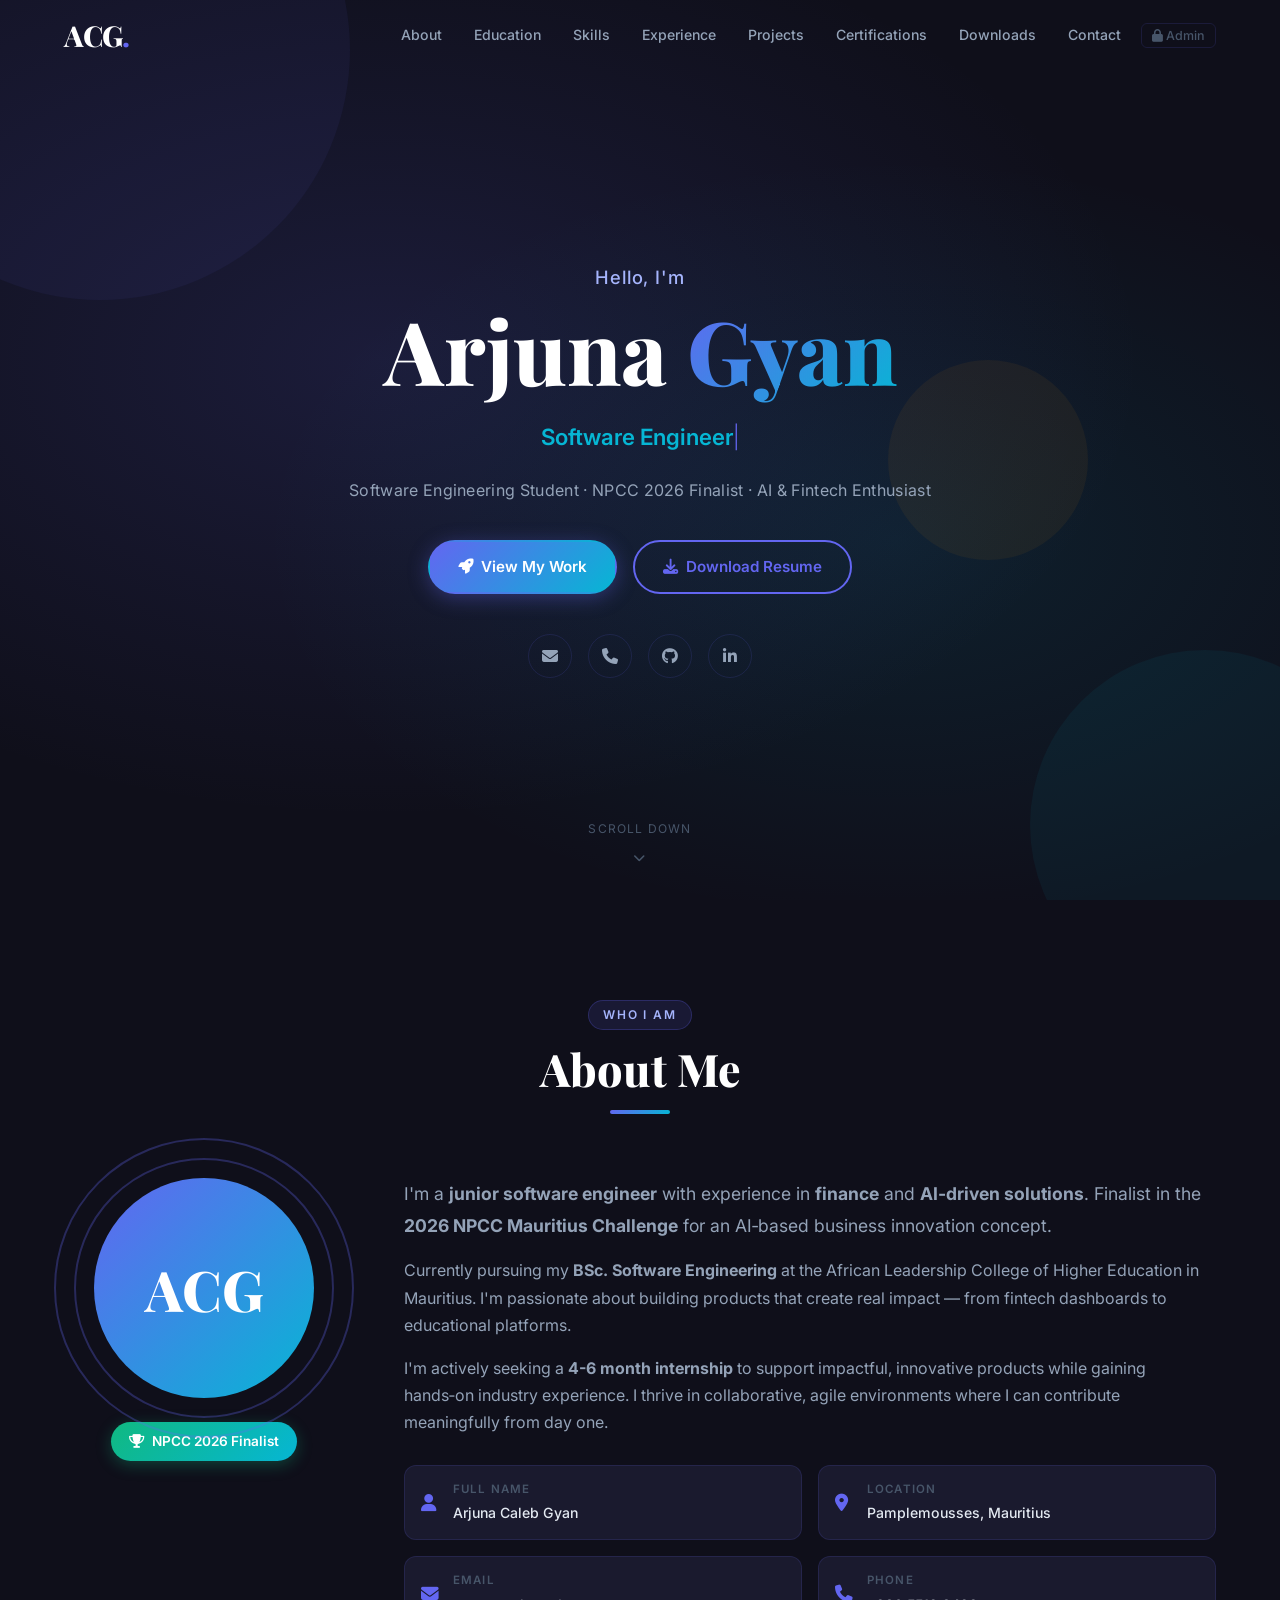
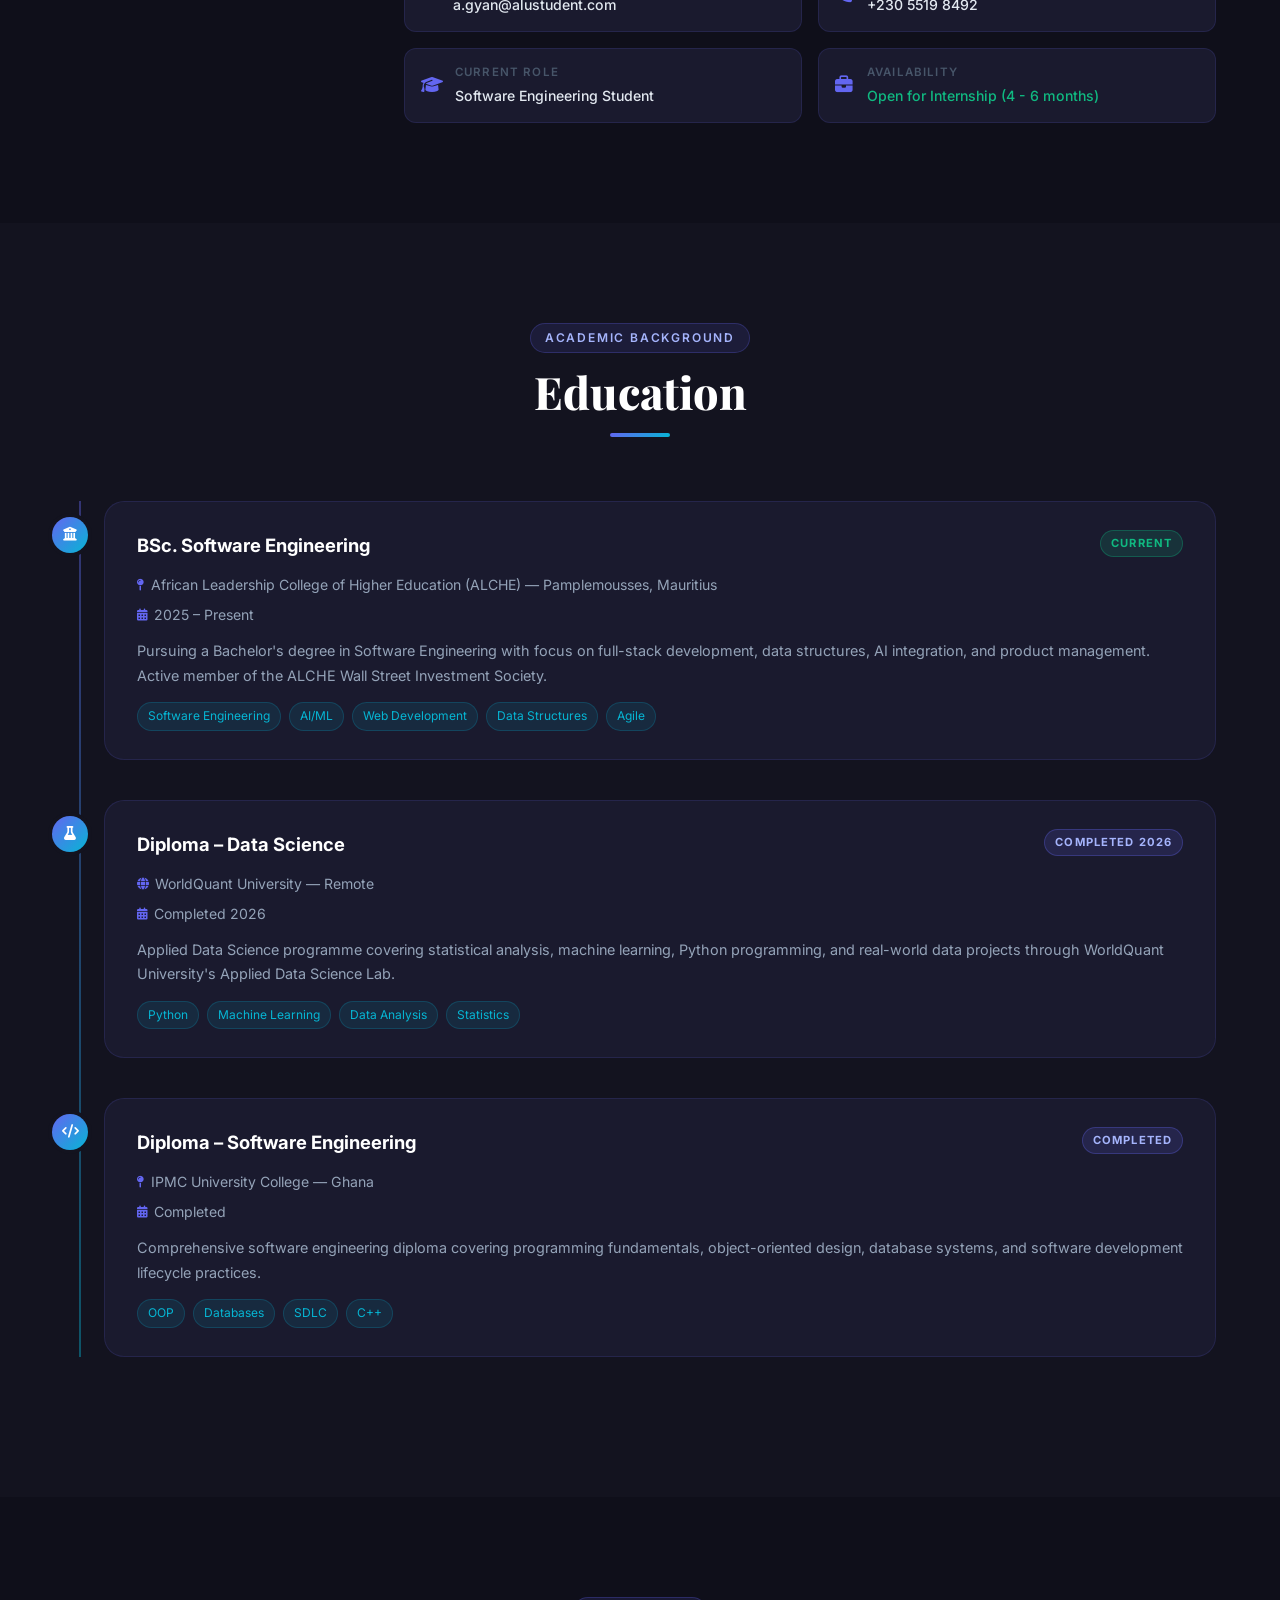
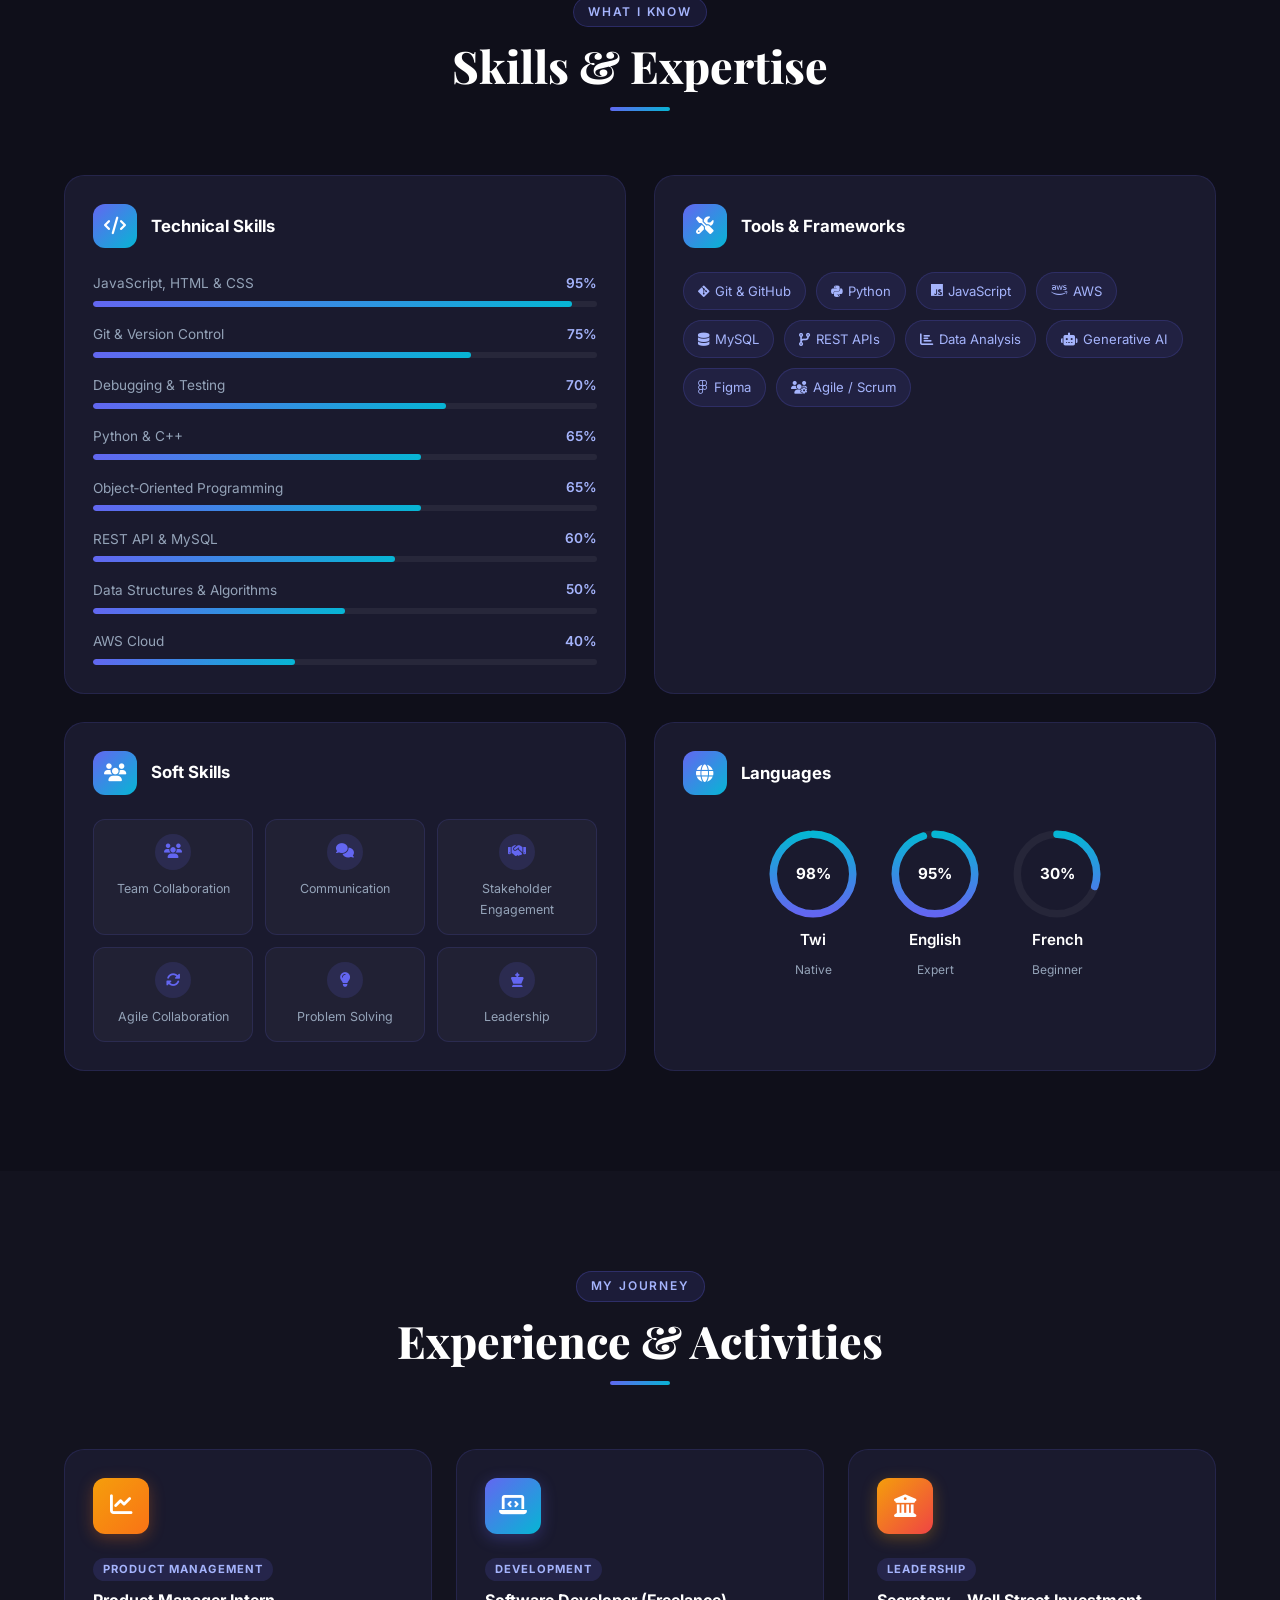
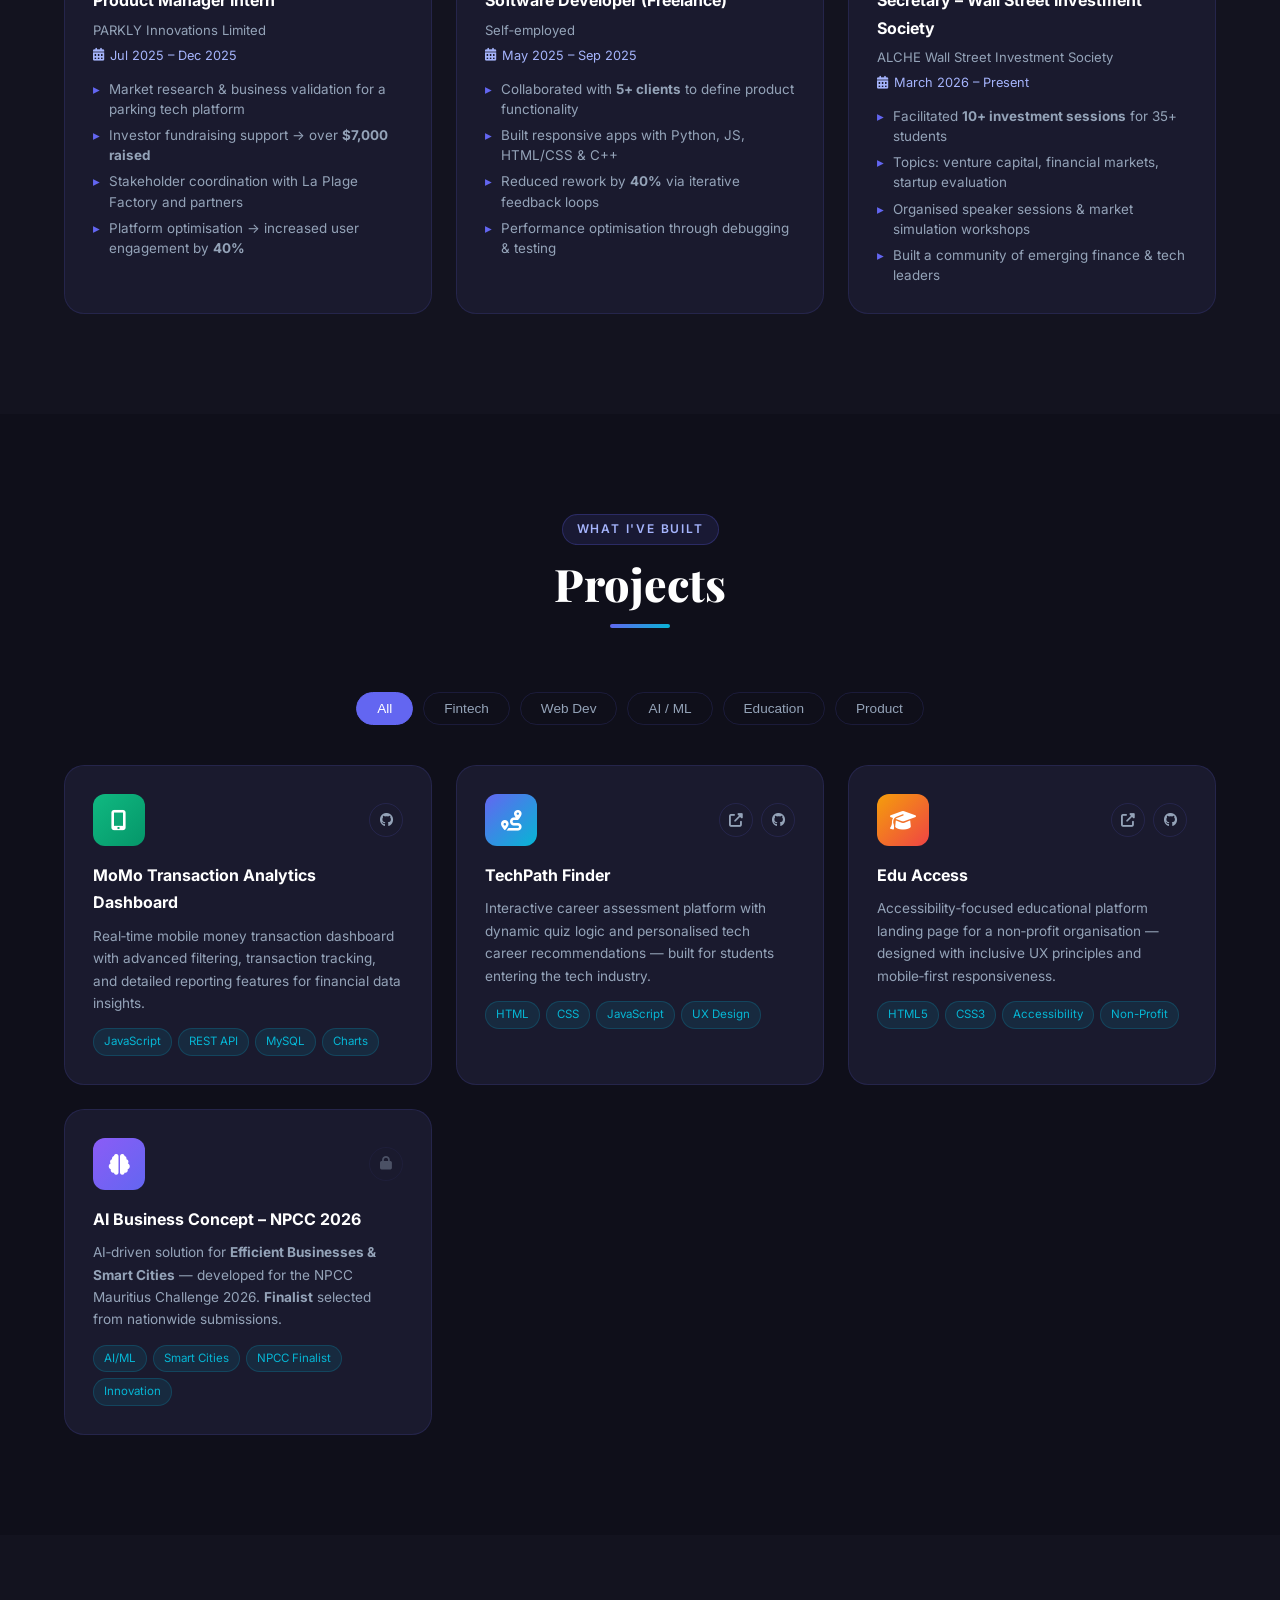
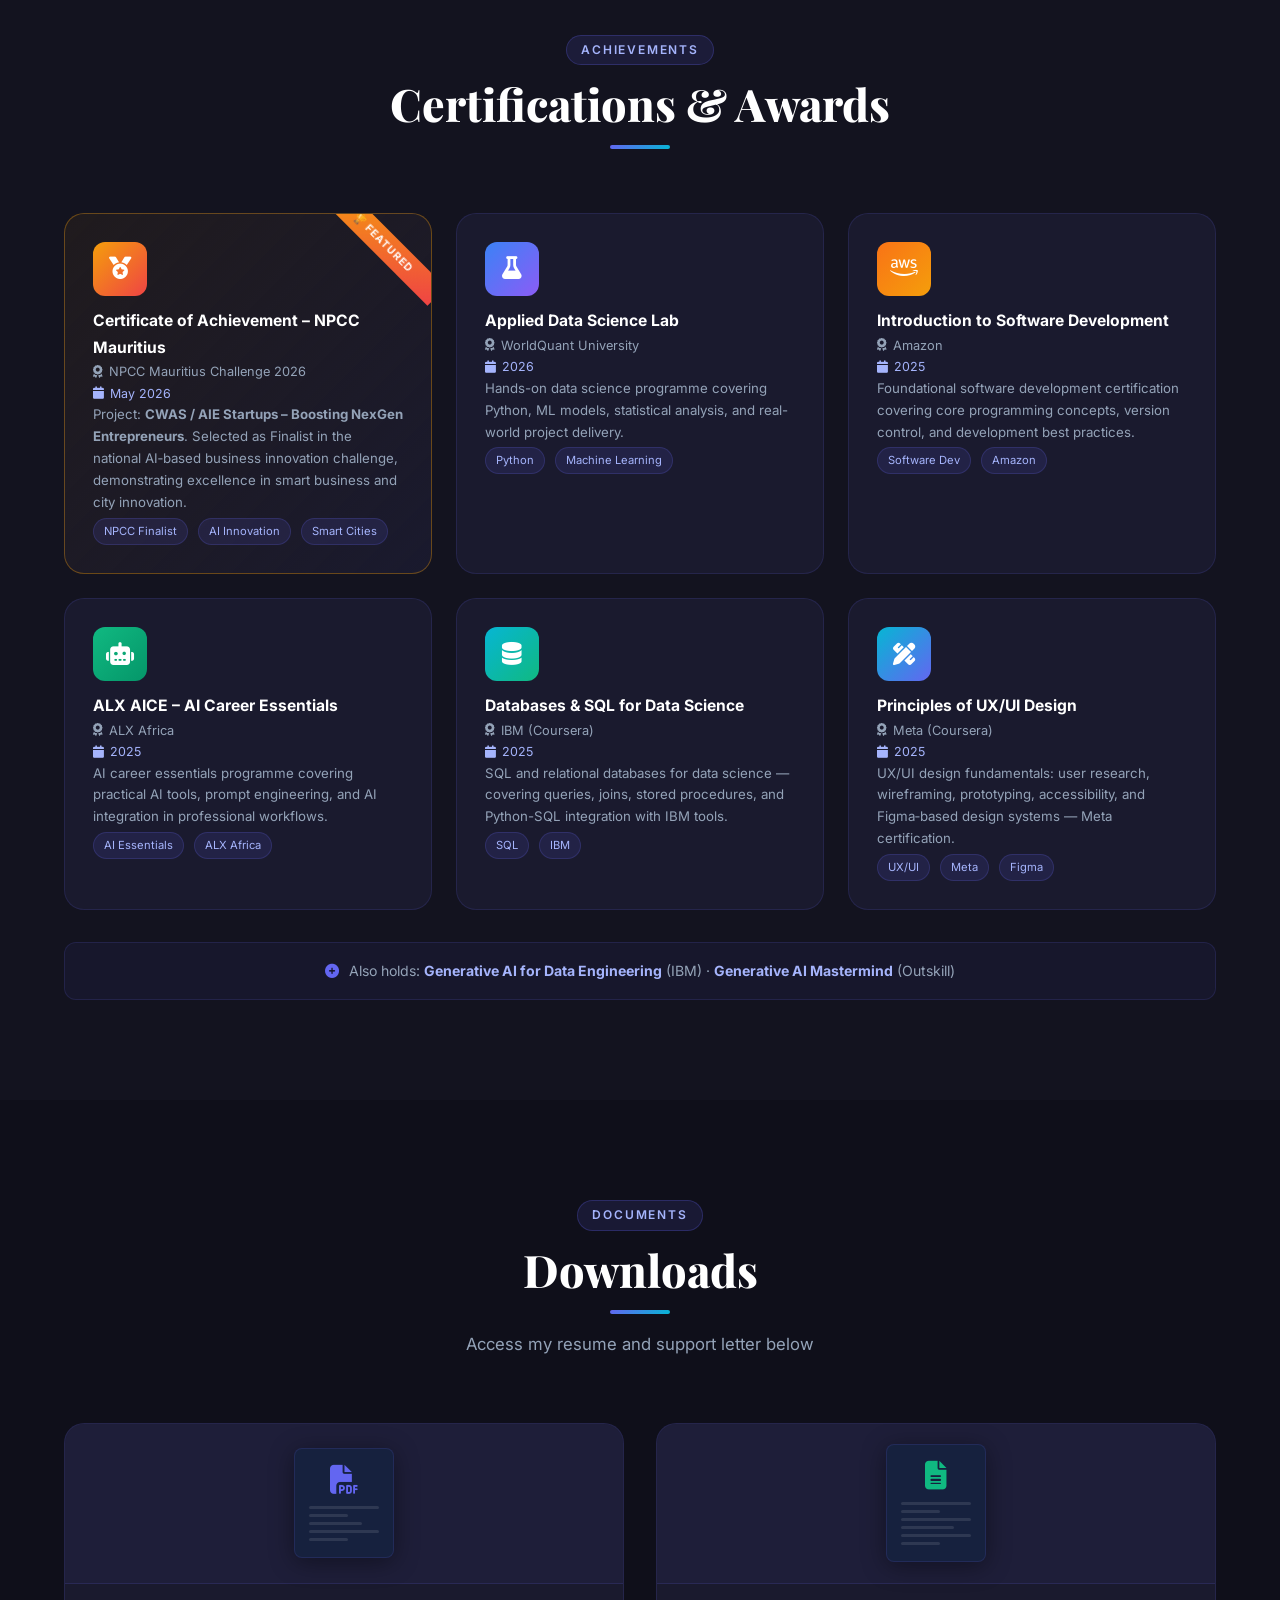
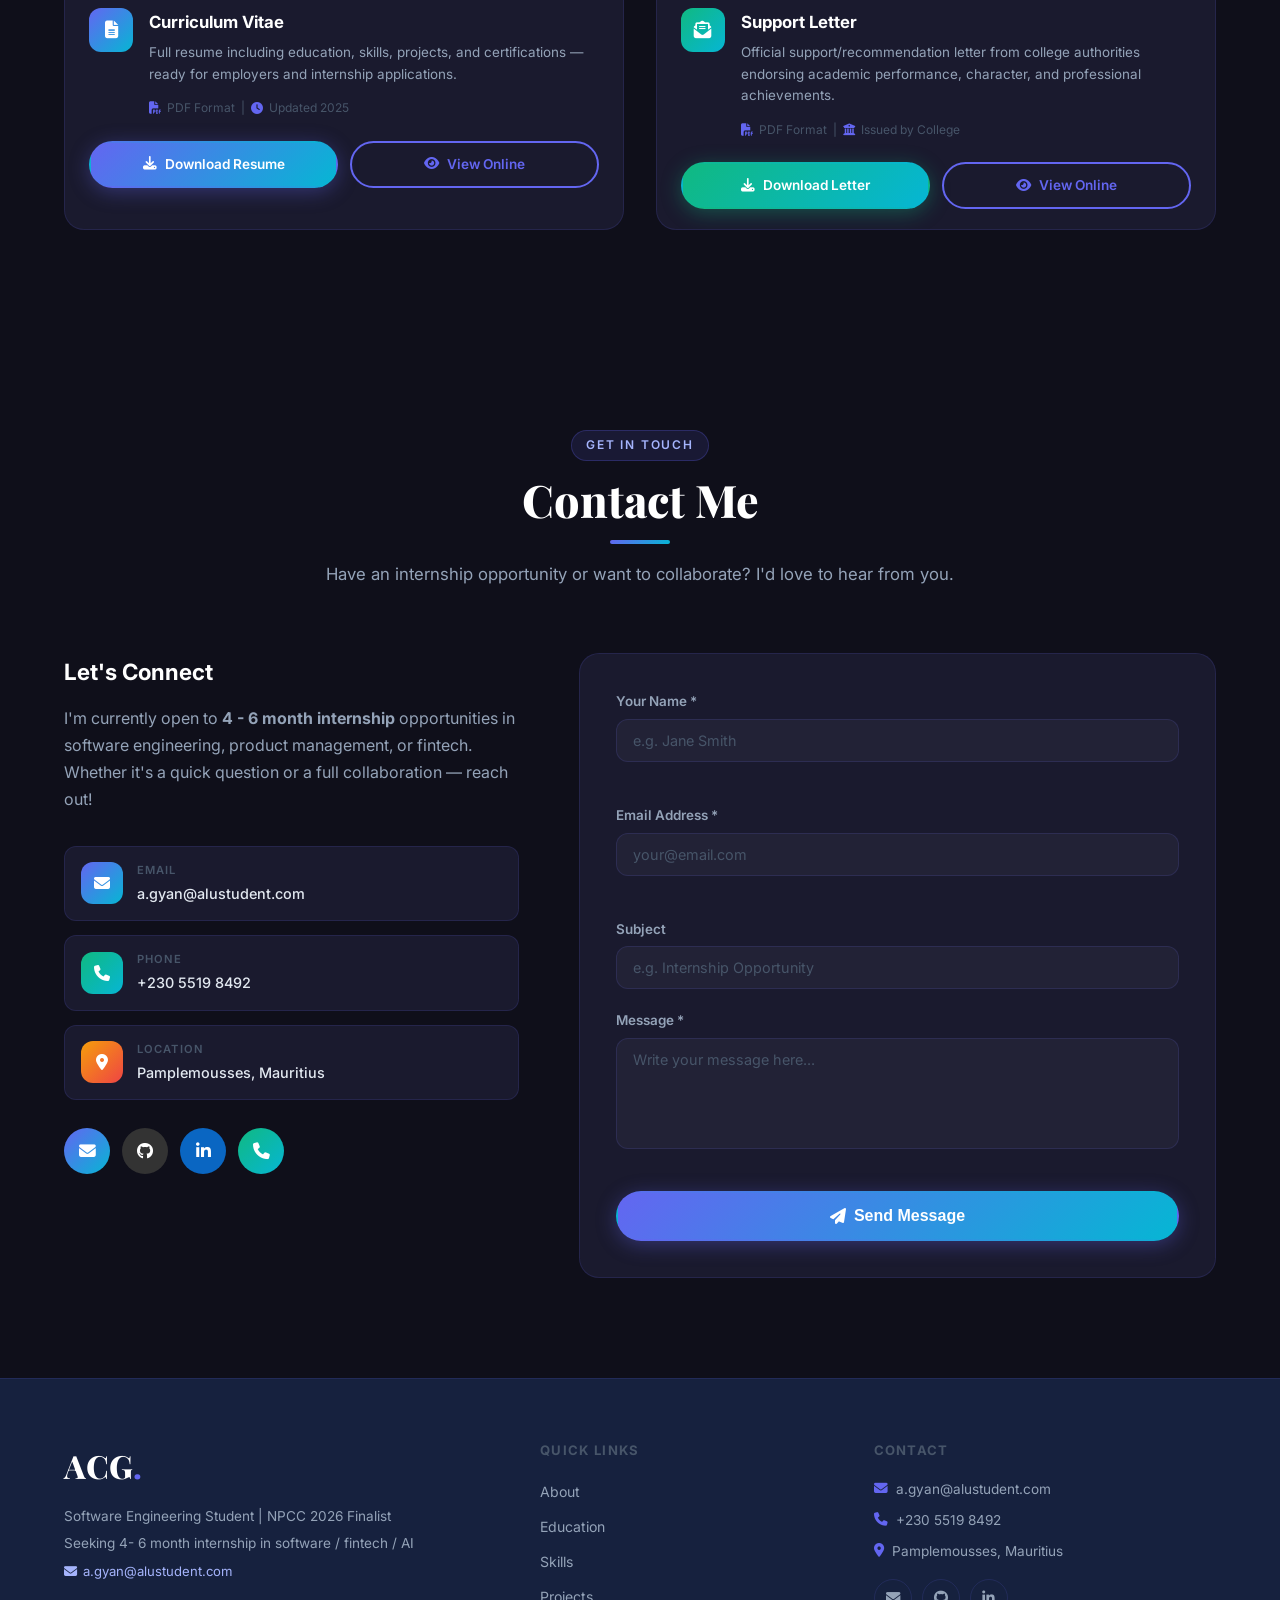
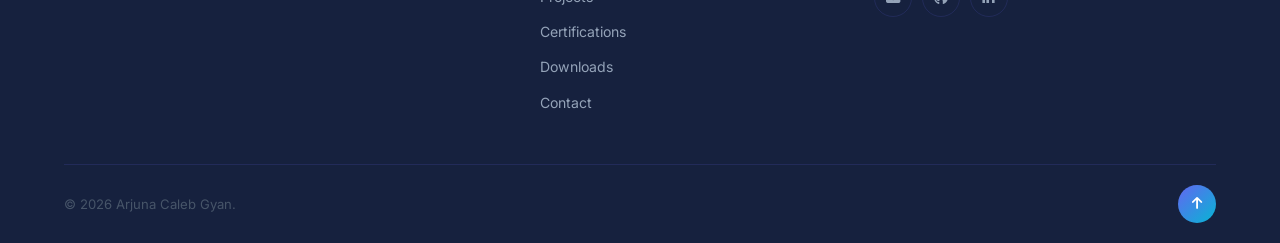
==== index.html @ 30534c67 "Initial commit - my portfolio website" ====
<!DOCTYPE html>
<html lang="en">
<head>
  <meta charset="UTF-8" />
  <meta name="viewport" content="width=device-width, initial-scale=1.0" />
  <title>Arjuna Caleb Gyan | Software Engineering Student</title>
  <meta name="description" content="Portfolio of Arjuna Caleb Gyan – Software Engineering student, NPCC Mauritius 2026 Finalist, seeking 6-month internship." />

  <!-- Google Fonts -->
  <link href="https://fonts.googleapis.com/css2?family=Inter:wght@300;400;500;600;700;800&family=Playfair+Display:wght@700;800&display=swap" rel="stylesheet" />
  <!-- Font Awesome -->
  <link rel="stylesheet" href="https://cdn.jsdelivr.net/npm/@fortawesome/fontawesome-free@6.5.0/css/all.min.css" />
  <!-- AOS Animation -->
  <link rel="stylesheet" href="https://cdn.jsdelivr.net/npm/aos@2.3.4/dist/aos.css" />
  <link rel="stylesheet" href="css/style.css" />
</head>
<body>

  <!-- ===== NAVIGATION ===== -->
  <nav id="navbar" class="navbar">
    <div class="nav-container">
      <a href="#hero" class="nav-logo">ACG<span class="dot">.</span></a>
      <button class="nav-toggle" id="navToggle" aria-label="Toggle navigation">
        <span></span><span></span><span></span>
      </button>
      <ul class="nav-links" id="navLinks">
        <li><a href="#about">About</a></li>
        <li><a href="#education">Education</a></li>
        <li><a href="#skills">Skills</a></li>
        <li><a href="#experience">Experience</a></li>
        <li><a href="#projects">Projects</a></li>
        <li><a href="#certifications">Certifications</a></li>
        <li><a href="#downloads">Downloads</a></li>
        <li><a href="#contact">Contact</a></li>
        <li><a href="admin.html" class="nav-admin-link"><i class="fas fa-lock"></i> Admin</a></li>
      </ul>
    </div>
  </nav>

  <!-- ===== HERO ===== -->
  <section id="hero" class="hero">
    <div class="hero-bg-shapes">
      <div class="shape shape-1"></div>
      <div class="shape shape-2"></div>
      <div class="shape shape-3"></div>
    </div>
    <div class="hero-content" data-aos="fade-up" data-aos-duration="1000">
      <p class="hero-greeting">Hello, I'm</p>
      <h1 class="hero-name">Arjuna <span class="highlight">Gyan</span></h1>
      <div class="hero-roles">
        <span class="role-text" id="roleText"></span><span class="cursor">|</span>
      </div>
      <p class="hero-tagline">
        Software Engineering Student · NPCC 2026 Finalist · AI & Fintech Enthusiast
      </p>
      <div class="hero-cta">
        <a href="#projects" class="btn btn-primary">
          <i class="fas fa-rocket"></i> View My Work
        </a>
        <a href="#downloads" class="btn btn-outline">
          <i class="fas fa-download"></i> Download Resume
        </a>
      </div>
      <div class="hero-social">
        <a href="mailto:a.gyan@alustudent.com" aria-label="Email"><i class="fas fa-envelope"></i></a>
        <a href="tel:+23055198492" aria-label="Phone"><i class="fas fa-phone"></i></a>
        <a href="https://github.com/AR-JUNA" target="_blank" rel="noopener" aria-label="GitHub"><i class="fab fa-github"></i></a>
        <a href="https://www.linkedin.com/in/gyanarjuna0/" target="_blank" rel="noopener" aria-label="LinkedIn"><i class="fab fa-linkedin-in"></i></a>
      </div>
    </div>
    <div class="hero-scroll-hint">
      <span>Scroll Down</span>
      <div class="scroll-arrow"><i class="fas fa-chevron-down"></i></div>
    </div>
  </section>

  <!-- ===== ABOUT ===== -->
  <section id="about" class="section about-section">
    <div class="container">
      <div class="section-header" data-aos="fade-up">
        <span class="section-tag">Who I Am</span>
        <h2 class="section-title">About Me</h2>
      </div>
      <div class="about-grid">
        <div class="about-avatar-wrap" data-aos="fade-right" data-aos-delay="100">
          <div class="about-avatar">
            <div class="avatar-initials">ACG</div>
            <div class="avatar-ring ring-1"></div>
            <div class="avatar-ring ring-2"></div>
          </div>
          <div class="about-badge">
            <i class="fas fa-trophy"></i>
            <span>NPCC 2026 Finalist</span>
          </div>
        </div>
        <div class="about-content" data-aos="fade-left" data-aos-delay="200">
          <p class="about-intro">
            I'm a <strong>junior software engineer</strong> with experience in <strong>finance</strong> and 
            <strong>AI‑driven solutions</strong>. Finalist in the <strong>2026 NPCC Mauritius Challenge</strong> 
            for an AI‑based business innovation concept.
          </p>
          <p>
            Currently pursuing my <strong>BSc. Software Engineering</strong> at the African Leadership College 
            of Higher Education in Mauritius. I'm passionate about building products that create real impact — 
            from fintech dashboards to educational platforms.
          </p>
          <p>
            I'm actively seeking a <strong>4-6 month internship</strong> to support impactful, innovative products 
            while gaining hands‑on industry experience. I thrive in collaborative, agile environments where I 
            can contribute meaningfully from day one.
          </p>
          <div class="about-info-grid">
            <div class="info-item">
              <i class="fas fa-user"></i>
              <div>
                <span class="info-label">Full Name</span>
                <span class="info-value">Arjuna Caleb Gyan</span>
              </div>
            </div>
            <div class="info-item">
              <i class="fas fa-map-marker-alt"></i>
              <div>
                <span class="info-label">Location</span>
                <span class="info-value">Pamplemousses, Mauritius</span>
              </div>
            </div>
            <div class="info-item">
              <i class="fas fa-envelope"></i>
              <div>
                <span class="info-label">Email</span>
                <span class="info-value">a.gyan@alustudent.com</span>
              </div>
            </div>
            <div class="info-item">
              <i class="fas fa-phone"></i>
              <div>
                <span class="info-label">Phone</span>
                <span class="info-value">+230 5519 8492</span>
              </div>
            </div>
            <div class="info-item">
              <i class="fas fa-graduation-cap"></i>
              <div>
                <span class="info-label">Current Role</span>
                <span class="info-value">Software Engineering Student</span>
              </div>
            </div>
            <div class="info-item">
              <i class="fas fa-briefcase"></i>
              <div>
                <span class="info-label">Availability</span>
                <span class="info-value available">Open for Internship (4 - 6 months)</span>
              </div>
            </div>
          </div>
        </div>
      </div>
    </div>
  </section>

  <!-- ===== EDUCATION ===== -->
  <section id="education" class="section education-section bg-alt">
    <div class="container">
      <div class="section-header" data-aos="fade-up">
        <span class="section-tag">Academic Background</span>
        <h2 class="section-title">Education</h2>
      </div>
      <div class="timeline">

        <div class="timeline-item" data-aos="fade-up" data-aos-delay="100">
          <div class="timeline-icon"><i class="fas fa-university"></i></div>
          <div class="timeline-card">
            <div class="timeline-header">
              <h3>BSc. Software Engineering</h3>
              <span class="timeline-badge current">Current</span>
            </div>
            <p class="timeline-place">
              <i class="fas fa-map-pin"></i>
              African Leadership College of Higher Education (ALCHE) — Pamplemousses, Mauritius
            </p>
            <p class="timeline-date"><i class="fas fa-calendar-alt"></i> 2025 – Present</p>
            <p class="timeline-desc">
              Pursuing a Bachelor's degree in Software Engineering with focus on full-stack development,
              data structures, AI integration, and product management. Active member of the ALCHE Wall Street 
              Investment Society.
            </p>
            <div class="timeline-tags">
              <span>Software Engineering</span>
              <span>AI/ML</span>
              <span>Web Development</span>
              <span>Data Structures</span>
              <span>Agile</span>
            </div>
          </div>
        </div>

        <div class="timeline-item" data-aos="fade-up" data-aos-delay="200">
          <div class="timeline-icon"><i class="fas fa-flask"></i></div>
          <div class="timeline-card">
            <div class="timeline-header">
              <h3>Diploma – Data Science</h3>
              <span class="timeline-badge completed">Completed 2026</span>
            </div>
            <p class="timeline-place">
              <i class="fas fa-globe"></i>
              WorldQuant University — Remote
            </p>
            <p class="timeline-date"><i class="fas fa-calendar-alt"></i> Completed 2026</p>
            <p class="timeline-desc">
              Applied Data Science programme covering statistical analysis, machine learning, 
              Python programming, and real-world data projects through WorldQuant University's 
              Applied Data Science Lab.
            </p>
            <div class="timeline-tags">
              <span>Python</span>
              <span>Machine Learning</span>
              <span>Data Analysis</span>
              <span>Statistics</span>
            </div>
          </div>
        </div>

        <div class="timeline-item" data-aos="fade-up" data-aos-delay="300">
          <div class="timeline-icon"><i class="fas fa-code"></i></div>
          <div class="timeline-card">
            <div class="timeline-header">
              <h3>Diploma – Software Engineering</h3>
              <span class="timeline-badge">Completed</span>
            </div>
            <p class="timeline-place">
              <i class="fas fa-map-pin"></i>
              IPMC University College — Ghana
            </p>
            <p class="timeline-date"><i class="fas fa-calendar-alt"></i> Completed</p>
            <p class="timeline-desc">
              Comprehensive software engineering diploma covering programming fundamentals, 
              object-oriented design, database systems, and software development lifecycle practices.
            </p>
            <div class="timeline-tags">
              <span>OOP</span>
              <span>Databases</span>
              <span>SDLC</span>
              <span>C++</span>
            </div>
          </div>
        </div>

      </div>
    </div>
  </section>

  <!-- ===== SKILLS ===== -->
  <section id="skills" class="section skills-section">
    <div class="container">
      <div class="section-header" data-aos="fade-up">
        <span class="section-tag">What I Know</span>
        <h2 class="section-title">Skills & Expertise</h2>
      </div>

      <div class="skills-grid">

        <!-- Technical Skills -->
        <div class="skill-category" data-aos="fade-up" data-aos-delay="100">
          <div class="skill-cat-header">
            <div class="skill-cat-icon"><i class="fas fa-code"></i></div>
            <h3>Technical Skills</h3>
          </div>
          <div class="skill-bars">
            <div class="skill-bar-item">
              <div class="skill-bar-label">
                <span>JavaScript, HTML & CSS</span><span class="skill-pct">95%</span>
              </div>
              <div class="skill-bar-bg"><div class="skill-bar-fill" data-width="95"></div></div>
            </div>
            <div class="skill-bar-item">
              <div class="skill-bar-label">
                <span>Git & Version Control</span><span class="skill-pct">75%</span>
              </div>
              <div class="skill-bar-bg"><div class="skill-bar-fill" data-width="75"></div></div>
            </div>
            <div class="skill-bar-item">
              <div class="skill-bar-label">
                <span>Debugging & Testing</span><span class="skill-pct">70%</span>
              </div>
              <div class="skill-bar-bg"><div class="skill-bar-fill" data-width="70"></div></div>
            </div>
            <div class="skill-bar-item">
              <div class="skill-bar-label">
                <span>Python & C++</span><span class="skill-pct">65%</span>
              </div>
              <div class="skill-bar-bg"><div class="skill-bar-fill" data-width="65"></div></div>
            </div>
            <div class="skill-bar-item">
              <div class="skill-bar-label">
                <span>Object‑Oriented Programming</span><span class="skill-pct">65%</span>
              </div>
              <div class="skill-bar-bg"><div class="skill-bar-fill" data-width="65"></div></div>
            </div>
            <div class="skill-bar-item">
              <div class="skill-bar-label">
                <span>REST API & MySQL</span><span class="skill-pct">60%</span>
              </div>
              <div class="skill-bar-bg"><div class="skill-bar-fill" data-width="60"></div></div>
            </div>
            <div class="skill-bar-item">
              <div class="skill-bar-label">
                <span>Data Structures & Algorithms</span><span class="skill-pct">50%</span>
              </div>
              <div class="skill-bar-bg"><div class="skill-bar-fill" data-width="50"></div></div>
            </div>
            <div class="skill-bar-item">
              <div class="skill-bar-label">
                <span>AWS Cloud</span><span class="skill-pct">40%</span>
              </div>
              <div class="skill-bar-bg"><div class="skill-bar-fill" data-width="40"></div></div>
            </div>
          </div>
        </div>

        <!-- Tools & Frameworks -->
        <div class="skill-category" data-aos="fade-up" data-aos-delay="200">
          <div class="skill-cat-header">
            <div class="skill-cat-icon"><i class="fas fa-tools"></i></div>
            <h3>Tools & Frameworks</h3>
          </div>
          <div class="skills-tags-grid">
            <span class="skill-tag"><i class="fab fa-git-alt"></i> Git & GitHub</span>
            <span class="skill-tag"><i class="fab fa-python"></i> Python</span>
            <span class="skill-tag"><i class="fab fa-js"></i> JavaScript</span>
            <span class="skill-tag"><i class="fab fa-aws"></i> AWS</span>
            <span class="skill-tag"><i class="fas fa-database"></i> MySQL</span>
            <span class="skill-tag"><i class="fas fa-code-branch"></i> REST APIs</span>
            <span class="skill-tag"><i class="fas fa-chart-bar"></i> Data Analysis</span>
            <span class="skill-tag"><i class="fas fa-robot"></i> Generative AI</span>
            <span class="skill-tag"><i class="fab fa-figma"></i> Figma</span>
            <span class="skill-tag"><i class="fas fa-users-cog"></i> Agile / Scrum</span>
          </div>
        </div>

        <!-- Soft Skills -->
        <div class="skill-category" data-aos="fade-up" data-aos-delay="300">
          <div class="skill-cat-header">
            <div class="skill-cat-icon"><i class="fas fa-users"></i></div>
            <h3>Soft Skills</h3>
          </div>
          <div class="soft-skills-grid">
            <div class="soft-skill-item">
              <div class="soft-skill-icon"><i class="fas fa-users"></i></div>
              <span>Team Collaboration</span>
            </div>
            <div class="soft-skill-item">
              <div class="soft-skill-icon"><i class="fas fa-comments"></i></div>
              <span>Communication</span>
            </div>
            <div class="soft-skill-item">
              <div class="soft-skill-icon"><i class="fas fa-handshake"></i></div>
              <span>Stakeholder Engagement</span>
            </div>
            <div class="soft-skill-item">
              <div class="soft-skill-icon"><i class="fas fa-sync-alt"></i></div>
              <span>Agile Collaboration</span>
            </div>
            <div class="soft-skill-item">
              <div class="soft-skill-icon"><i class="fas fa-lightbulb"></i></div>
              <span>Problem Solving</span>
            </div>
            <div class="soft-skill-item">
              <div class="soft-skill-icon"><i class="fas fa-chess-king"></i></div>
              <span>Leadership</span>
            </div>
          </div>
        </div>

        <!-- Languages -->
        <div class="skill-category" data-aos="fade-up" data-aos-delay="400">
          <div class="skill-cat-header">
            <div class="skill-cat-icon"><i class="fas fa-globe"></i></div>
            <h3>Languages</h3>
          </div>
          <div class="lang-grid">
            <div class="lang-item">
              <div class="lang-circle">
                <svg viewBox="0 0 36 36">
                  <circle class="lang-bg" cx="18" cy="18" r="15.9"/>
                  <circle class="lang-fg" cx="18" cy="18" r="15.9" style="stroke-dasharray: 98 100"/>
                </svg>
                <span class="lang-pct-text">98%</span>
              </div>
              <span class="lang-name">Twi</span>
              <span class="lang-level">Native</span>
            </div>
            <div class="lang-item">
              <div class="lang-circle">
                <svg viewBox="0 0 36 36">
                  <circle class="lang-bg" cx="18" cy="18" r="15.9"/>
                  <circle class="lang-fg" cx="18" cy="18" r="15.9" style="stroke-dasharray: 95 100"/>
                </svg>
                <span class="lang-pct-text">95%</span>
              </div>
              <span class="lang-name">English</span>
              <span class="lang-level">Expert</span>
            </div>
            <div class="lang-item">
              <div class="lang-circle">
                <svg viewBox="0 0 36 36">
                  <circle class="lang-bg" cx="18" cy="18" r="15.9"/>
                  <circle class="lang-fg" cx="18" cy="18" r="15.9" style="stroke-dasharray: 30 100"/>
                </svg>
                <span class="lang-pct-text">30%</span>
              </div>
              <span class="lang-name">French</span>
              <span class="lang-level">Beginner</span>
            </div>
          </div>
        </div>

      </div>
    </div>
  </section>

  <!-- ===== EXPERIENCE ===== -->
  <section id="experience" class="section experience-section bg-alt">
    <div class="container">
      <div class="section-header" data-aos="fade-up">
        <span class="section-tag">My Journey</span>
        <h2 class="section-title">Experience & Activities</h2>
      </div>
      <div class="exp-grid">

        <div class="exp-card" data-aos="fade-up" data-aos-delay="100">
          <div class="exp-icon pm-icon"><i class="fas fa-chart-line"></i></div>
          <div class="exp-body">
            <span class="exp-badge">Product Management</span>
            <h3>Product Manager Intern</h3>
            <p class="exp-org">PARKLY Innovations Limited</p>
            <p class="exp-period"><i class="fas fa-calendar-alt"></i> Jul 2025 – Dec 2025</p>
            <ul class="exp-points">
              <li>Market research &amp; business validation for a parking tech platform</li>
              <li>Investor fundraising support → over <strong>$7,000 raised</strong></li>
              <li>Stakeholder coordination with La Plage Factory and partners</li>
              <li>Platform optimisation → increased user engagement by <strong>40%</strong></li>
            </ul>
          </div>
        </div>

        <div class="exp-card" data-aos="fade-up" data-aos-delay="200">
          <div class="exp-icon dev"><i class="fas fa-laptop-code"></i></div>
          <div class="exp-body">
            <span class="exp-badge">Development</span>
            <h3>Software Developer (Freelance)</h3>
            <p class="exp-org">Self‑employed</p>
            <p class="exp-period"><i class="fas fa-calendar-alt"></i> May 2025 – Sep 2025</p>
            <ul class="exp-points">
              <li>Collaborated with <strong>5+ clients</strong> to define product functionality</li>
              <li>Built responsive apps with Python, JS, HTML/CSS &amp; C++</li>
              <li>Reduced rework by <strong>40%</strong> via iterative feedback loops</li>
              <li>Performance optimisation through debugging &amp; testing</li>
            </ul>
          </div>
        </div>

        <div class="exp-card" data-aos="fade-up" data-aos-delay="300">
          <div class="exp-icon design"><i class="fas fa-university"></i></div>
          <div class="exp-body">
            <span class="exp-badge">Leadership</span>
            <h3>Secretary – Wall Street Investment Society</h3>
            <p class="exp-org">ALCHE Wall Street Investment Society</p>
            <p class="exp-period"><i class="fas fa-calendar-alt"></i> March 2026 – Present</p>
            <ul class="exp-points">
              <li>Facilitated <strong>10+ investment sessions</strong> for 35+ students</li>
              <li>Topics: venture capital, financial markets, startup evaluation</li>
              <li>Organised speaker sessions &amp; market simulation workshops</li>
              <li>Built a community of emerging finance &amp; tech leaders</li>
            </ul>
          </div>
        </div>

      </div>
    </div>
  </section>

  <!-- ===== PROJECTS ===== -->
  <section id="projects" class="section projects-section">
    <div class="container">
      <div class="section-header" data-aos="fade-up">
        <span class="section-tag">What I've Built</span>
        <h2 class="section-title">Projects</h2>
      </div>

      <div class="projects-filter" data-aos="fade-up" data-aos-delay="100">
        <button class="filter-btn active" data-filter="all">All</button>
        <button class="filter-btn" data-filter="fintech">Fintech</button>
        <button class="filter-btn" data-filter="web">Web Dev</button>
        <button class="filter-btn" data-filter="ai">AI / ML</button>
        <button class="filter-btn" data-filter="education">Education</button>
        <button class="filter-btn" data-filter="product">Product</button>
      </div>

      <div class="projects-grid">

        <article class="project-card" data-category="fintech" data-aos="fade-up" data-aos-delay="100">
          <div class="project-header">
            <div class="project-icon fintech-icon"><i class="fas fa-mobile-alt"></i></div>
            <div class="project-links">
              <a href="https://github.com/AR-JUNA/momo-transaction-tracker.git" target="_blank" rel="noopener" class="proj-link" title="View on GitHub"><i class="fab fa-github"></i></a>
            </div>
          </div>
          <div class="project-body">
            <h3>MoMo Transaction Analytics Dashboard</h3>
            <p>Real‑time mobile money transaction dashboard with advanced filtering, transaction tracking, and detailed reporting features for financial data insights.</p>
            <div class="project-tags">
              <span>JavaScript</span><span>REST API</span><span>MySQL</span><span>Charts</span>
            </div>
          </div>
        </article>

        <article class="project-card" data-category="web" data-aos="fade-up" data-aos-delay="150">
          <div class="project-header">
            <div class="project-icon web-icon"><i class="fas fa-route"></i></div>
            <div class="project-links">
              <a href="#" target="_blank" rel="noopener" class="proj-link" title="Live Demo"><i class="fas fa-external-link-alt"></i></a>
              <a href="https://github.com/AR-JUNA/TechPath-Finder.git" target="_blank" rel="noopener" class="proj-link" title="GitHub"><i class="fab fa-github"></i></a>
            </div>
          </div>
          <div class="project-body">
            <h3>TechPath Finder</h3>
            <p>Interactive career assessment platform with dynamic quiz logic and personalised tech career recommendations — built for students entering the tech industry.</p>
            <div class="project-tags">
              <span>HTML</span><span>CSS</span><span>JavaScript</span><span>UX Design</span>
            </div>
          </div>
        </article>

        <article class="project-card" data-category="education" data-aos="fade-up" data-aos-delay="200">
          <div class="project-header">
            <div class="project-icon edu-icon"><i class="fas fa-graduation-cap"></i></div>
            <div class="project-links">
              <a href="#" target="_blank" rel="noopener" class="proj-link" title="Live Demo"><i class="fas fa-external-link-alt"></i></a>
              <a href="https://github.com/AR-JUNA/edu-access.git" target="_blank" rel="noopener" class="proj-link" title="GitHub"><i class="fab fa-github"></i></a>
            </div>
          </div>
          <div class="project-body">
            <h3>Edu Access</h3>
            <p>Accessibility‑focused educational platform landing page for a non‑profit organisation — designed with inclusive UX principles and mobile‑first responsiveness.</p>
            <div class="project-tags">
              <span>HTML5</span><span>CSS3</span><span>Accessibility</span><span>Non-Profit</span>
            </div>
          </div>
        </article>

        <article class="project-card" data-category="ai" data-aos="fade-up" data-aos-delay="250">
          <div class="project-header">
            <div class="project-icon ai-icon"><i class="fas fa-brain"></i></div>
            <div class="project-links">
              <span class="proj-link proj-internal" title="Internal Project"><i class="fas fa-lock"></i></span>
            </div>
          </div>
          <div class="project-body">
            <h3>AI Business Concept – NPCC 2026</h3>
            <p>AI‑driven solution for <strong>Efficient Businesses &amp; Smart Cities</strong> — developed for the NPCC Mauritius Challenge 2026. <strong>Finalist</strong> selected from nationwide submissions.</p>
            <div class="project-tags">
              <span>AI/ML</span><span>Smart Cities</span><span>NPCC Finalist</span><span>Innovation</span>
            </div>
          </div>
        </article>


      </div>
    </div>
  </section>

  <!-- ===== CERTIFICATIONS ===== -->
  <section id="certifications" class="section certs-section bg-alt">
    <div class="container">
      <div class="section-header" data-aos="fade-up">
        <span class="section-tag">Achievements</span>
        <h2 class="section-title">Certifications & Awards</h2>
      </div>
      <div class="certs-grid">

        <div class="cert-card featured" data-aos="fade-up" data-aos-delay="100">
          <div class="cert-ribbon">🏆 Featured</div>
          <div class="cert-icon ncc-cert"><i class="fas fa-medal"></i></div>
          <div class="cert-body">
            <h3>Certificate of Achievement – NPCC Mauritius</h3>
            <p class="cert-issuer"><i class="fas fa-award"></i> NPCC Mauritius Challenge 2026</p>
            <p class="cert-date"><i class="fas fa-calendar"></i> May 2026</p>
            <p class="cert-desc">
              Project: <strong>CWAS / AIE Startups – Boosting NexGen Entrepreneurs</strong>. 
              Selected as Finalist in the national AI‑based business innovation challenge, 
              demonstrating excellence in smart business and city innovation.
            </p>
            <span class="cert-badge">NPCC Finalist</span>
            <span class="cert-badge">AI Innovation</span>
            <span class="cert-badge">Smart Cities</span>
          </div>
        </div>

        <div class="cert-card" data-aos="fade-up" data-aos-delay="200">
          <div class="cert-icon py-cert"><i class="fas fa-flask"></i></div>
          <div class="cert-body">
            <h3>Applied Data Science Lab</h3>
            <p class="cert-issuer"><i class="fas fa-award"></i> WorldQuant University</p>
            <p class="cert-date"><i class="fas fa-calendar"></i> 2026</p>
            <p class="cert-desc">
              Hands-on data science programme covering Python, ML models, 
              statistical analysis, and real-world project delivery.
            </p>
            <span class="cert-badge">Python</span>
            <span class="cert-badge">Machine Learning</span>
          </div>
        </div>

        <div class="cert-card" data-aos="fade-up" data-aos-delay="300">
          <div class="cert-icon amazon-cert"><i class="fab fa-aws"></i></div>
          <div class="cert-body">
            <h3>Introduction to Software Development</h3>
            <p class="cert-issuer"><i class="fas fa-award"></i> Amazon</p>
            <p class="cert-date"><i class="fas fa-calendar"></i> 2025</p>
            <p class="cert-desc">
              Foundational software development certification covering core 
              programming concepts, version control, and development best practices.
            </p>
            <span class="cert-badge">Software Dev</span>
            <span class="cert-badge">Amazon</span>
          </div>
        </div>

        <div class="cert-card" data-aos="fade-up" data-aos-delay="400">
          <div class="cert-icon alx-cert"><i class="fas fa-robot"></i></div>
          <div class="cert-body">
            <h3>ALX AICE – AI Career Essentials</h3>
            <p class="cert-issuer"><i class="fas fa-award"></i> ALX Africa</p>
            <p class="cert-date"><i class="fas fa-calendar"></i> 2025</p>
            <p class="cert-desc">
              AI career essentials programme covering practical AI tools, 
              prompt engineering, and AI integration in professional workflows.
            </p>
            <span class="cert-badge">AI Essentials</span>
            <span class="cert-badge">ALX Africa</span>
          </div>
        </div>

        <div class="cert-card" data-aos="fade-up" data-aos-delay="500">
          <div class="cert-icon db-cert"><i class="fas fa-database"></i></div>
          <div class="cert-body">
            <h3>Databases & SQL for Data Science</h3>
            <p class="cert-issuer"><i class="fas fa-award"></i> IBM (Coursera)</p>
            <p class="cert-date"><i class="fas fa-calendar"></i> 2025</p>
            <p class="cert-desc">
              SQL and relational databases for data science — covering queries, 
              joins, stored procedures, and Python-SQL integration with IBM tools.
            </p>
            <span class="cert-badge">SQL</span>
            <span class="cert-badge">IBM</span>
          </div>
        </div>

        <div class="cert-card" data-aos="fade-up" data-aos-delay="600">
          <div class="cert-icon ux-cert"><i class="fas fa-pencil-ruler"></i></div>
          <div class="cert-body">
            <h3>Principles of UX/UI Design</h3>
            <p class="cert-issuer"><i class="fas fa-award"></i> Meta (Coursera)</p>
            <p class="cert-date"><i class="fas fa-calendar"></i> 2025</p>
            <p class="cert-desc">
              UX/UI design fundamentals: user research, wireframing, prototyping, 
              accessibility, and Figma‑based design systems — Meta certification.
            </p>
            <span class="cert-badge">UX/UI</span>
            <span class="cert-badge">Meta</span>
            <span class="cert-badge">Figma</span>
          </div>
        </div>

      </div>

      <!-- Extra certs note -->
      <div class="extra-certs" data-aos="fade-up" data-aos-delay="200">
        <p><i class="fas fa-plus-circle"></i> Also holds: <strong>Generative AI for Data Engineering</strong> (IBM) · <strong>Generative AI Mastermind</strong> (Outskill)</p>
      </div>
    </div>
  </section>

  <!-- ===== DOWNLOADS ===== -->
  <section id="downloads" class="section downloads-section">
    <div class="container">
      <div class="section-header" data-aos="fade-up">
        <span class="section-tag">Documents</span>
        <h2 class="section-title">Downloads</h2>
        <p class="section-subtitle">Access my resume and support letter below</p>
      </div>
      <div class="downloads-grid">

        <div class="download-card" data-aos="fade-up" data-aos-delay="100">
          <div class="download-preview">
            <div class="doc-preview resume-preview">
              <i class="fas fa-file-pdf"></i>
              <div class="doc-lines">
                <div class="doc-line long"></div>
                <div class="doc-line short"></div>
                <div class="doc-line medium"></div>
                <div class="doc-line long"></div>
                <div class="doc-line short"></div>
              </div>
            </div>
          </div>
          <div class="download-info">
            <div class="download-icon"><i class="fas fa-file-alt"></i></div>
            <div>
              <h3>Curriculum Vitae</h3>
              <p>Full resume including education, skills, projects, and certifications — ready for employers and internship applications.</p>
              <span class="file-meta"><i class="fas fa-file-pdf"></i> PDF Format &nbsp;|&nbsp; <i class="fas fa-clock"></i> Updated 2025</span>
            </div>
          </div>
          <div class="download-actions">
            <a href="./assets/Arjuna_Gyan_Resume.pdf" download="Arjuna_Caleb_Gyan_Resume.pdf" class="btn btn-primary download-btn">
              <i class="fas fa-download"></i> Download Resume
            </a>
            <a href="./assets/Arjuna_Gyan_Resume.pdf" target="_blank" class="btn btn-outline view-btn">
              <i class="fas fa-eye"></i> View Online
            </a>
          </div>
        </div>

        <div class="download-card" data-aos="fade-up" data-aos-delay="200">
          <div class="download-preview">
            <div class="doc-preview support-preview">
              <i class="fas fa-file-alt"></i>
              <div class="doc-lines">
                <div class="doc-line long"></div>
                <div class="doc-line short"></div>
                <div class="doc-line long"></div>
                <div class="doc-line medium"></div>
                <div class="doc-line long"></div>
                <div class="doc-line short"></div>
              </div>
            </div>
          </div>
          <div class="download-info">
            <div class="download-icon support-icon"><i class="fas fa-envelope-open-text"></i></div>
            <div>
              <h3>Support Letter</h3>
              <p>Official support/recommendation letter from college authorities endorsing academic performance, character, and professional achievements.</p>
              <span class="file-meta"><i class="fas fa-file-pdf"></i> PDF Format &nbsp;|&nbsp; <i class="fas fa-university"></i> Issued by College</span>
            </div>
          </div>
          <div class="download-actions">
            <a href="./assets/Support Letter.pdf" download="Arjuna_Caleb_Gyan_Support_Letter.pdf" class="btn btn-secondary download-btn">
              <i class="fas fa-download"></i> Download Letter
            </a>
            <a href="./assets/Support Letter.pdf" target="_blank" class="btn btn-outline view-btn">
              <i class="fas fa-eye"></i> View Online
            </a>
          </div>
        </div>

      </div>
    </div>
  </section>

  <!-- ===== CONTACT ===== -->
  <section id="contact" class="section contact-section">
    <div class="container">
      <div class="section-header" data-aos="fade-up">
        <span class="section-tag">Get In Touch</span>
        <h2 class="section-title">Contact Me</h2>
        <p class="section-subtitle">Have an internship opportunity or want to collaborate? I'd love to hear from you. </p>
      </div>
      <div class="contact-grid">

        <div class="contact-info" data-aos="fade-right" data-aos-delay="100">
          <h3>Let's Connect</h3>
          <p>I'm currently open to <strong>4 - 6 month internship</strong> opportunities in software engineering, product management, or fintech. Whether it's a quick question or a full collaboration — reach out!</p>

          <div class="contact-items">
            <a href="mailto:a.gyan@alustudent.com" class="contact-item">
              <div class="ci-icon email-ci"><i class="fas fa-envelope"></i></div>
              <div>
                <span class="ci-label">Email</span>
                <span class="ci-value">a.gyan@alustudent.com</span>
              </div>
            </a>
            <a href="tel:+23055198492" class="contact-item">
              <div class="ci-icon phone-ci"><i class="fas fa-phone"></i></div>
              <div>
                <span class="ci-label">Phone</span>
                <span class="ci-value">+230 5519 8492</span>
              </div>
            </a>
            <div class="contact-item">
              <div class="ci-icon loc-ci"><i class="fas fa-map-marker-alt"></i></div>
              <div>
                <span class="ci-label">Location</span>
                <span class="ci-value">Pamplemousses, Mauritius</span>
              </div>
            </div>
          </div>

          <div class="contact-socials">
            <a href="mailto:a.gyan@alustudent.com" class="social-btn email-btn" aria-label="Email">
              <i class="fas fa-envelope"></i>
            </a>
            <a href="https://github.com/AR-JUNA" target="_blank" rel="noopener" class="social-btn github-btn" aria-label="GitHub">
              <i class="fab fa-github"></i>
            </a>
            <a href="https://www.linkedin.com/in/gyanarjuna0/" target="_blank" rel="noopener" class="social-btn linkedin-btn" aria-label="LinkedIn">
              <i class="fab fa-linkedin-in"></i>
            </a>
            <a href="tel:+23055198492" class="social-btn phone-btn" aria-label="Phone">
              <i class="fas fa-phone"></i>
            </a>
          </div>
        </div>

        <!-- Contact Form → sends via Formspree to a.gyan@alustudent.com -->
        <form class="contact-form" id="contactForm" data-aos="fade-left" data-aos-delay="200" novalidate>
          <div class="form-group">
            <label for="contactName">Your Name *</label>
            <input type="text" id="contactName" name="name" placeholder="e.g. Jane Smith" required />
            <span class="form-error" id="nameError"></span>
          </div>
          <div class="form-group">
            <label for="contactEmail">Email Address *</label>
            <input type="email" id="contactEmail" name="email" placeholder="your@email.com" required />
            <span class="form-error" id="emailError"></span>
          </div>
          <div class="form-group">
            <label for="contactSubject">Subject</label>
            <input type="text" id="contactSubject" name="subject" placeholder="e.g. Internship Opportunity" />
          </div>
          <div class="form-group">
            <label for="contactMessage">Message *</label>
            <textarea id="contactMessage" name="message" rows="5" placeholder="Write your message here..." required></textarea>
            <span class="form-error" id="msgError"></span>
          </div>
          <button type="submit" class="btn btn-primary submit-btn">
            <i class="fas fa-paper-plane"></i> Send Message
          </button>
          <div class="form-success" id="formSuccess">
            <i class="fas fa-check-circle"></i> Message sent! Arjuna will reply soon.
          </div>
          <div class="form-error-global" id="formErrorGlobal"></div>
        </form>

      </div>
    </div>
  </section>

  <!-- ===== FOOTER ===== -->
  <footer class="footer">
    <div class="container">
      <div class="footer-grid">
        <div class="footer-brand">
          <a href="#hero" class="footer-logo">ACG<span class="dot">.</span></a>
          <p>Software Engineering Student | NPCC 2026 Finalist</p>
          <p>Seeking 4- 6 month internship in software / fintech / AI</p>
          <p class="footer-email"><i class="fas fa-envelope"></i> a.gyan@alustudent.com</p>
        </div>
        <div class="footer-nav">
          <h4>Quick Links</h4>
          <ul>
            <li><a href="#about">About</a></li>
            <li><a href="#education">Education</a></li>
            <li><a href="#skills">Skills</a></li>
            <li><a href="#projects">Projects</a></li>
            <li><a href="#certifications">Certifications</a></li>
            <li><a href="#downloads">Downloads</a></li>
            <li><a href="#contact">Contact</a></li>
          </ul>
        </div>
        <div class="footer-contact">
          <h4>Contact</h4>
          <p><i class="fas fa-envelope"></i> a.gyan@alustudent.com</p>
          <p><i class="fas fa-phone"></i> +230 5519 8492</p>
          <p><i class="fas fa-map-marker-alt"></i> Pamplemousses, Mauritius</p>
          <div class="footer-socials">
            <a href="mailto:a.gyan@alustudent.com" aria-label="Email"><i class="fas fa-envelope"></i></a>
            <a href="https://github.com/AR-JUNA" target="_blank" rel="noopener" aria-label="GitHub"><i class="fab fa-github"></i></a>
            <a href="https://www.linkedin.com/in/gyanarjuna0/" target="_blank" rel="noopener" aria-label="LinkedIn"><i class="fab fa-linkedin-in"></i></a>
          </div>
        </div>
      </div>
      <div class="footer-bottom">
        <p>© 2026 Arjuna Caleb Gyan.</p>
        <a href="#hero" class="back-to-top" aria-label="Back to top"><i class="fas fa-arrow-up"></i></a>
      </div>
    </div>
  </footer>

  <!-- AOS Library -->
  <script src="https://cdn.jsdelivr.net/npm/aos@2.3.4/dist/aos.js"></script>
  <script src="js/main.js"></script>
</body>
</html>
---- css/style.css ----
/* ============================================================
   ARJUNA GYAN – PORTFOLIO  |  Main Stylesheet
   ============================================================ */

/* ---------- CSS Variables ---------- */
:root {
  --primary:       #6366f1;
  --primary-dark:  #4f46e5;
  --primary-light: #a5b4fc;
  --secondary:     #06b6d4;
  --accent:        #f59e0b;
  --ncc-green:     #10b981;

  --bg:            #0f0f1a;
  --bg-alt:        #13131f;
  --bg-card:       #1a1a2e;
  --bg-card2:      #16213e;
  --border:        rgba(99, 102, 241, 0.15);

  --text:          #e2e8f0;
  --text-muted:    #94a3b8;
  --text-faint:    #475569;

  --gradient:      linear-gradient(135deg, #6366f1 0%, #06b6d4 100%);
  --gradient-warm: linear-gradient(135deg, #f59e0b 0%, #ef4444 100%);
  --gradient-green: linear-gradient(135deg, #10b981 0%, #06b6d4 100%);

  --radius:   12px;
  --radius-lg: 20px;
  --shadow:   0 4px 24px rgba(0,0,0,0.4);
  --shadow-lg: 0 8px 48px rgba(0,0,0,0.5);

  --nav-height: 70px;
  --transition: all 0.3s ease;
}

/* ---------- Reset & Base ---------- */
*, *::before, *::after { box-sizing: border-box; margin: 0; padding: 0; }

html {
  scroll-behavior: smooth;
  font-size: 16px;
}

body {
  font-family: 'Inter', system-ui, sans-serif;
  background: var(--bg);
  color: var(--text);
  line-height: 1.7;
  overflow-x: hidden;
}

::selection {
  background: var(--primary);
  color: #fff;
}

::-webkit-scrollbar { width: 6px; }
::-webkit-scrollbar-track { background: var(--bg); }
::-webkit-scrollbar-thumb { background: var(--primary); border-radius: 3px; }

a { color: inherit; text-decoration: none; }
img { max-width: 100%; display: block; }
ul { list-style: none; }

/* ---------- Utilities ---------- */
.container {
  max-width: 1200px;
  margin: 0 auto;
  padding: 0 24px;
}

.section {
  padding: 100px 0;
}

.bg-alt { background: var(--bg-alt); }

.section-header {
  text-align: center;
  margin-bottom: 64px;
}

.section-tag {
  display: inline-block;
  font-size: 0.75rem;
  font-weight: 600;
  letter-spacing: 0.15em;
  text-transform: uppercase;
  color: var(--primary-light);
  background: rgba(99,102,241,0.12);
  border: 1px solid rgba(99,102,241,0.25);
  padding: 4px 14px;
  border-radius: 50px;
  margin-bottom: 12px;
}

.section-title {
  font-family: 'Playfair Display', serif;
  font-size: clamp(2rem, 4vw, 2.8rem);
  font-weight: 800;
  color: #fff;
  line-height: 1.2;
}

.section-title::after {
  content: '';
  display: block;
  width: 60px;
  height: 4px;
  background: var(--gradient);
  margin: 14px auto 0;
  border-radius: 2px;
}

.section-subtitle {
  margin-top: 16px;
  color: var(--text-muted);
  font-size: 1.05rem;
}

.highlight { 
  background: var(--gradient); 
  -webkit-background-clip: text; 
  -webkit-text-fill-color: transparent; 
  background-clip: text; 
}

.dot { color: var(--primary); }

/* ---------- Buttons ---------- */
.btn {
  display: inline-flex;
  align-items: center;
  gap: 8px;
  padding: 12px 28px;
  border-radius: 50px;
  font-size: 0.95rem;
  font-weight: 600;
  cursor: pointer;
  border: 2px solid transparent;
  transition: var(--transition);
  text-decoration: none;
}

.btn-primary {
  background: var(--gradient);
  color: #fff;
  box-shadow: 0 4px 20px rgba(99,102,241,0.35);
}
.btn-primary:hover {
  transform: translateY(-2px);
  box-shadow: 0 8px 30px rgba(99,102,241,0.5);
}

.btn-outline {
  border-color: var(--primary);
  color: var(--primary);
  background: transparent;
}
.btn-outline:hover {
  background: var(--primary);
  color: #fff;
  transform: translateY(-2px);
}

.btn-secondary {
  background: var(--gradient-green);
  color: #fff;
  box-shadow: 0 4px 20px rgba(16,185,129,0.35);
}
.btn-secondary:hover {
  transform: translateY(-2px);
  box-shadow: 0 8px 30px rgba(16,185,129,0.5);
}

/* ============================================================
   NAVIGATION
   ============================================================ */
.navbar {
  position: fixed;
  top: 0;
  left: 0;
  right: 0;
  z-index: 1000;
  height: var(--nav-height);
  display: flex;
  align-items: center;
  transition: var(--transition);
}

.navbar.scrolled {
  background: rgba(15, 15, 26, 0.92);
  backdrop-filter: blur(16px);
  -webkit-backdrop-filter: blur(16px);
  border-bottom: 1px solid var(--border);
  box-shadow: 0 4px 30px rgba(0,0,0,0.3);
}

.nav-container {
  max-width: 1200px;
  width: 100%;
  margin: 0 auto;
  padding: 0 24px;
  display: flex;
  align-items: center;
  justify-content: space-between;
}

.nav-logo {
  font-family: 'Playfair Display', serif;
  font-size: 1.8rem;
  font-weight: 800;
  color: #fff;
  letter-spacing: -1px;
}

.nav-links {
  display: flex;
  align-items: center;
  gap: 8px;
}

.nav-links a {
  font-size: 0.88rem;
  font-weight: 500;
  color: var(--text-muted);
  padding: 6px 12px;
  border-radius: 6px;
  transition: var(--transition);
}

.nav-links a:hover,
.nav-links a.active {
  color: #fff;
  background: rgba(99,102,241,0.15);
}

.nav-toggle {
  display: none;
  flex-direction: column;
  gap: 5px;
  background: none;
  border: none;
  cursor: pointer;
  padding: 4px;
}

.nav-toggle span {
  display: block;
  width: 24px;
  height: 2px;
  background: #fff;
  border-radius: 2px;
  transition: var(--transition);
}

/* ============================================================
   HERO
   ============================================================ */
.hero {
  min-height: 100vh;
  display: flex;
  align-items: center;
  justify-content: center;
  position: relative;
  overflow: hidden;
  background: radial-gradient(ellipse at 30% 40%, rgba(99,102,241,0.15) 0%, transparent 60%),
              radial-gradient(ellipse at 70% 60%, rgba(6,182,212,0.1) 0%, transparent 50%),
              var(--bg);
  text-align: center;
  padding: 120px 24px 80px;
}

.hero-bg-shapes { position: absolute; inset: 0; overflow: hidden; pointer-events: none; }

.shape {
  position: absolute;
  border-radius: 50%;
  opacity: 0.06;
  animation: floatShape 8s ease-in-out infinite;
}
.shape-1 {
  width: 500px; height: 500px;
  background: var(--primary);
  top: -200px; left: -150px;
  animation-delay: 0s;
}
.shape-2 {
  width: 350px; height: 350px;
  background: var(--secondary);
  bottom: -100px; right: -100px;
  animation-delay: 3s;
}
.shape-3 {
  width: 200px; height: 200px;
  background: var(--accent);
  top: 40%; right: 15%;
  animation-delay: 5s;
}

@keyframes floatShape {
  0%, 100% { transform: translateY(0) scale(1); }
  50% { transform: translateY(-30px) scale(1.05); }
}

.hero-content { position: relative; z-index: 1; max-width: 800px; }

.hero-greeting {
  font-size: 1.15rem;
  color: var(--primary-light);
  font-weight: 500;
  letter-spacing: 0.05em;
  margin-bottom: 8px;
}

.hero-name {
  font-family: 'Playfair Display', serif;
  font-size: clamp(3rem, 8vw, 5.5rem);
  font-weight: 800;
  color: #fff;
  line-height: 1.1;
  margin-bottom: 20px;
}

.hero-roles {
  font-size: clamp(1.1rem, 2.5vw, 1.4rem);
  color: var(--text-muted);
  margin-bottom: 20px;
  min-height: 2rem;
}

.role-text { color: var(--secondary); font-weight: 600; }
.cursor {
  color: var(--primary);
  animation: blink 0.8s step-start infinite;
  font-weight: 300;
}
@keyframes blink { 50% { opacity: 0; } }

.hero-tagline {
  font-size: 1rem;
  color: var(--text-muted);
  margin-bottom: 36px;
  letter-spacing: 0.02em;
}

.hero-cta {
  display: flex;
  gap: 16px;
  justify-content: center;
  flex-wrap: wrap;
  margin-bottom: 40px;
}

.hero-social {
  display: flex;
  gap: 16px;
  justify-content: center;
}

.hero-social a {
  width: 44px; height: 44px;
  border-radius: 50%;
  border: 1px solid var(--border);
  display: flex; align-items: center; justify-content: center;
  color: var(--text-muted);
  font-size: 1rem;
  transition: var(--transition);
}
.hero-social a:hover {
  border-color: var(--primary);
  color: var(--primary);
  transform: translateY(-3px);
  background: rgba(99,102,241,0.1);
}

.hero-scroll-hint {
  position: absolute;
  bottom: 32px;
  left: 50%;
  transform: translateX(-50%);
  display: flex;
  flex-direction: column;
  align-items: center;
  gap: 8px;
  color: var(--text-faint);
  font-size: 0.75rem;
  letter-spacing: 0.1em;
  text-transform: uppercase;
}

.scroll-arrow {
  animation: bounceDown 1.5s ease-in-out infinite;
}
@keyframes bounceDown {
  0%, 100% { transform: translateY(0); }
  50% { transform: translateY(8px); }
}

/* ============================================================
   ABOUT
   ============================================================ */
.about-grid {
  display: grid;
  grid-template-columns: 280px 1fr;
  gap: 60px;
  align-items: start;
}

.about-avatar-wrap {
  display: flex;
  flex-direction: column;
  align-items: center;
  gap: 24px;
}

.about-avatar {
  width: 220px; height: 220px;
  border-radius: 50%;
  background: var(--gradient);
  display: flex; align-items: center; justify-content: center;
  position: relative;
}

.avatar-initials {
  font-family: 'Playfair Display', serif;
  font-size: 3.5rem;
  font-weight: 800;
  color: #fff;
  z-index: 1;
}

.avatar-ring {
  position: absolute;
  border-radius: 50%;
  border: 2px solid rgba(99,102,241,0.3);
}
.ring-1 { width: 260px; height: 260px; animation: spin 12s linear infinite; }
.ring-2 { width: 300px; height: 300px; animation: spin 18s linear infinite reverse; }

@keyframes spin { from { transform: rotate(0deg); } to { transform: rotate(360deg); } }

.about-badge {
  display: flex; align-items: center; gap: 8px;
  background: var(--gradient-green);
  color: #fff;
  padding: 8px 18px;
  border-radius: 50px;
  font-size: 0.85rem;
  font-weight: 600;
  box-shadow: 0 4px 16px rgba(16,185,129,0.3);
}

.about-intro {
  font-size: 1.1rem;
  color: var(--text);
  margin-bottom: 16px;
  line-height: 1.8;
}
.about-content p {
  color: var(--text-muted);
  margin-bottom: 16px;
}

.about-info-grid {
  display: grid;
  grid-template-columns: 1fr 1fr;
  gap: 16px;
  margin-top: 28px;
}

.info-item {
  display: flex;
  align-items: center;
  gap: 12px;
  padding: 14px 16px;
  background: var(--bg-card);
  border-radius: var(--radius);
  border: 1px solid var(--border);
  transition: var(--transition);
}
.info-item:hover { border-color: var(--primary); transform: translateY(-2px); }

.info-item > i {
  font-size: 1.1rem;
  color: var(--primary);
  min-width: 20px;
}

.info-label {
  display: block;
  font-size: 0.72rem;
  font-weight: 600;
  letter-spacing: 0.1em;
  text-transform: uppercase;
  color: var(--text-faint);
  margin-bottom: 2px;
}

.info-value {
  display: block;
  font-size: 0.88rem;
  font-weight: 500;
  color: var(--text);
}

.available { color: var(--ncc-green) !important; }

/* ============================================================
   EDUCATION TIMELINE
   ============================================================ */
.timeline {
  position: relative;
  padding-left: 40px;
}

.timeline::before {
  content: '';
  position: absolute;
  left: 15px;
  top: 0; bottom: 0;
  width: 2px;
  background: linear-gradient(to bottom, var(--primary), var(--secondary));
  opacity: 0.4;
}

.timeline-item {
  position: relative;
  margin-bottom: 40px;
}

.timeline-icon {
  position: absolute;
  left: -52px;
  top: 16px;
  width: 36px; height: 36px;
  border-radius: 50%;
  background: var(--gradient);
  display: flex; align-items: center; justify-content: center;
  color: #fff;
  font-size: 0.85rem;
  box-shadow: 0 0 0 4px var(--bg-alt);
  z-index: 1;
}

.timeline-card {
  background: var(--bg-card);
  border: 1px solid var(--border);
  border-radius: var(--radius-lg);
  padding: 28px 32px;
  transition: var(--transition);
}
.timeline-card:hover {
  border-color: rgba(99,102,241,0.4);
  box-shadow: var(--shadow);
  transform: translateX(4px);
}

.timeline-header {
  display: flex;
  align-items: flex-start;
  justify-content: space-between;
  gap: 16px;
  margin-bottom: 12px;
  flex-wrap: wrap;
}
.timeline-header h3 {
  font-size: 1.15rem;
  font-weight: 700;
  color: #fff;
}

.timeline-badge {
  font-size: 0.7rem;
  font-weight: 700;
  text-transform: uppercase;
  letter-spacing: 0.1em;
  padding: 3px 10px;
  border-radius: 50px;
  background: rgba(99,102,241,0.15);
  color: var(--primary-light);
  border: 1px solid rgba(99,102,241,0.3);
  white-space: nowrap;
}

.timeline-badge.current {
  background: rgba(16,185,129,0.15);
  color: var(--ncc-green);
  border-color: rgba(16,185,129,0.3);
}

.timeline-place, .timeline-date {
  display: flex;
  align-items: center;
  gap: 6px;
  font-size: 0.88rem;
  color: var(--text-muted);
  margin-bottom: 6px;
}
.timeline-place i, .timeline-date i { color: var(--primary); font-size: 0.75rem; }

.timeline-desc {
  color: var(--text-muted);
  font-size: 0.9rem;
  margin: 12px 0;
  line-height: 1.7;
}

.timeline-tags {
  display: flex;
  flex-wrap: wrap;
  gap: 8px;
  margin-top: 14px;
}
.timeline-tags span {
  font-size: 0.75rem;
  padding: 3px 10px;
  background: rgba(6,182,212,0.1);
  color: var(--secondary);
  border-radius: 50px;
  border: 1px solid rgba(6,182,212,0.2);
}

/* ============================================================
   SKILLS
   ============================================================ */
.skills-grid {
  display: grid;
  grid-template-columns: repeat(2, 1fr);
  gap: 28px;
}

.skill-category {
  background: var(--bg-card);
  border: 1px solid var(--border);
  border-radius: var(--radius-lg);
  padding: 28px;
  transition: var(--transition);
}
.skill-category:hover {
  border-color: rgba(99,102,241,0.35);
  box-shadow: var(--shadow);
}

.skill-cat-header {
  display: flex;
  align-items: center;
  gap: 14px;
  margin-bottom: 24px;
}
.skill-cat-icon {
  width: 44px; height: 44px;
  border-radius: var(--radius);
  background: var(--gradient);
  display: flex; align-items: center; justify-content: center;
  color: #fff;
  font-size: 1.1rem;
  flex-shrink: 0;
}
.skill-cat-header h3 {
  font-size: 1.05rem;
  font-weight: 700;
  color: #fff;
}

/* Skill Bars */
.skill-bars { display: flex; flex-direction: column; gap: 16px; }
.skill-bar-item {
  font-size: 0;
}
.skill-bar-label {
  display: flex; justify-content: space-between;
  font-size: 0.85rem; color: var(--text-muted);
  margin-bottom: 6px;
}
.skill-pct { color: var(--primary-light); font-weight: 600; }
.skill-bar-bg {
  height: 6px;
  background: rgba(255,255,255,0.06);
  border-radius: 3px;
  overflow: hidden;
}
.skill-bar-fill {
  height: 100%;
  background: var(--gradient);
  border-radius: 3px;
  width: 0%;
  transition: width 1.2s cubic-bezier(0.25, 0.46, 0.45, 0.94);
}

/* Skills Tags */
.skills-tags-grid {
  display: flex;
  flex-wrap: wrap;
  gap: 10px;
}
.skill-tag {
  display: inline-flex;
  align-items: center;
  gap: 6px;
  padding: 7px 14px;
  background: rgba(99,102,241,0.1);
  border: 1px solid rgba(99,102,241,0.2);
  border-radius: 50px;
  font-size: 0.82rem;
  color: var(--primary-light);
  transition: var(--transition);
  cursor: default;
}
.skill-tag:hover {
  background: rgba(99,102,241,0.25);
  transform: translateY(-2px);
}

/* Soft Skills */
.soft-skills-grid {
  display: grid;
  grid-template-columns: repeat(3, 1fr);
  gap: 12px;
}
.soft-skill-item {
  display: flex;
  flex-direction: column;
  align-items: center;
  gap: 8px;
  padding: 14px 8px;
  background: rgba(255,255,255,0.03);
  border-radius: var(--radius);
  border: 1px solid var(--border);
  text-align: center;
  font-size: 0.78rem;
  color: var(--text-muted);
  transition: var(--transition);
}
.soft-skill-item:hover {
  border-color: var(--primary);
  color: #fff;
  background: rgba(99,102,241,0.1);
}
.soft-skill-icon {
  width: 36px; height: 36px;
  border-radius: 50%;
  background: rgba(99,102,241,0.15);
  display: flex; align-items: center; justify-content: center;
  color: var(--primary);
  font-size: 0.9rem;
}

/* Languages */
.lang-grid {
  display: flex;
  gap: 32px;
  justify-content: center;
  padding: 10px 0;
}
.lang-item {
  display: flex;
  flex-direction: column;
  align-items: center;
  gap: 8px;
}
.lang-circle {
  position: relative;
  width: 90px; height: 90px;
}
.lang-circle svg {
  width: 100%; height: 100%;
  transform: rotate(-90deg);
}
.lang-bg {
  fill: none;
  stroke: rgba(255,255,255,0.05);
  stroke-width: 3;
}
.lang-fg {
  fill: none;
  stroke: url(#langGrad);
  stroke-width: 3;
  stroke-linecap: round;
  transition: stroke-dasharray 1.2s ease;
}
.lang-pct-text {
  position: absolute;
  top: 50%; left: 50%;
  transform: translate(-50%, -50%);
  font-size: 0.95rem;
  font-weight: 700;
  color: #fff;
}
.lang-name { font-weight: 600; color: #fff; font-size: 0.95rem; }
.lang-level { font-size: 0.75rem; color: var(--text-muted); }

/* ============================================================
   EXPERIENCE
   ============================================================ */
.exp-grid {
  display: grid;
  grid-template-columns: repeat(3, 1fr);
  gap: 24px;
}

.exp-card {
  background: var(--bg-card);
  border: 1px solid var(--border);
  border-radius: var(--radius-lg);
  padding: 28px;
  display: flex;
  flex-direction: column;
  gap: 20px;
  transition: var(--transition);
}
.exp-card:hover {
  border-color: rgba(99,102,241,0.4);
  transform: translateY(-4px);
  box-shadow: var(--shadow);
}

.exp-icon {
  width: 56px; height: 56px;
  border-radius: var(--radius);
  display: flex; align-items: center; justify-content: center;
  font-size: 1.4rem;
  color: #fff;
}
.exp-icon.ncc     { background: var(--gradient-green); box-shadow: 0 4px 16px rgba(16,185,129,0.3); }
.exp-icon.dev     { background: var(--gradient); box-shadow: 0 4px 16px rgba(99,102,241,0.3); }
.exp-icon.design  { background: var(--gradient-warm); box-shadow: 0 4px 16px rgba(245,158,11,0.3); }
.exp-icon.pm-icon { background: linear-gradient(135deg,#f59e0b 0%,#f97316 100%); box-shadow: 0 4px 16px rgba(249,115,22,0.3); }

.exp-badge {
  display: inline-block;
  font-size: 0.7rem;
  font-weight: 700;
  text-transform: uppercase;
  letter-spacing: 0.1em;
  padding: 2px 10px;
  border-radius: 50px;
  background: rgba(99,102,241,0.15);
  color: var(--primary-light);
  margin-bottom: 6px;
}

.exp-body h3 {
  font-size: 1rem;
  font-weight: 700;
  color: #fff;
  margin-bottom: 4px;
}
.exp-org {
  font-size: 0.82rem;
  color: var(--text-muted);
  margin-bottom: 4px;
}
.exp-period {
  font-size: 0.8rem;
  color: var(--primary-light);
  display: flex; align-items: center; gap: 6px;
  margin-bottom: 12px;
}
.exp-points {
  display: flex;
  flex-direction: column;
  gap: 6px;
}
.exp-points li {
  font-size: 0.84rem;
  color: var(--text-muted);
  padding-left: 16px;
  position: relative;
  line-height: 1.5;
}
.exp-points li::before {
  content: '▸';
  position: absolute;
  left: 0;
  color: var(--primary);
}

/* ============================================================
   PROJECTS
   ============================================================ */
.projects-filter {
  display: flex;
  gap: 10px;
  justify-content: center;
  flex-wrap: wrap;
  margin-bottom: 40px;
}

.filter-btn {
  padding: 8px 20px;
  border-radius: 50px;
  border: 1px solid var(--border);
  background: transparent;
  color: var(--text-muted);
  font-size: 0.85rem;
  font-weight: 500;
  cursor: pointer;
  transition: var(--transition);
}
.filter-btn:hover, .filter-btn.active {
  background: var(--primary);
  border-color: var(--primary);
  color: #fff;
}

.projects-grid {
  display: grid;
  grid-template-columns: repeat(3, 1fr);
  gap: 24px;
}

.project-card {
  background: var(--bg-card);
  border: 1px solid var(--border);
  border-radius: var(--radius-lg);
  padding: 28px;
  transition: var(--transition);
  display: flex;
  flex-direction: column;
  gap: 16px;
}
.project-card:hover {
  border-color: rgba(99,102,241,0.45);
  transform: translateY(-6px);
  box-shadow: 0 12px 40px rgba(0,0,0,0.4);
}
.project-card.hidden { display: none; }

.project-header {
  display: flex;
  align-items: center;
  justify-content: space-between;
}

.project-icon {
  width: 52px; height: 52px;
  border-radius: var(--radius);
  display: flex; align-items: center; justify-content: center;
  font-size: 1.3rem;
  color: #fff;
}
.web-icon     { background: var(--gradient); }
.tool-icon    { background: var(--gradient-warm); }
.design-icon  { background: linear-gradient(135deg, #ec4899 0%, #8b5cf6 100%); }
.fintech-icon { background: linear-gradient(135deg, #10b981 0%, #059669 100%); }
.ai-icon      { background: linear-gradient(135deg, #8b5cf6 0%, #6366f1 100%); }
.edu-icon     { background: linear-gradient(135deg, #f59e0b 0%, #ef4444 100%); }
.product-icon { background: linear-gradient(135deg, #06b6d4 0%, #3b82f6 100%); }

.project-links {
  display: flex;
  gap: 8px;
}
.proj-link {
  width: 34px; height: 34px;
  border-radius: 50%;
  border: 1px solid var(--border);
  display: flex; align-items: center; justify-content: center;
  color: var(--text-muted);
  font-size: 0.85rem;
  transition: var(--transition);
}
.proj-link:hover {
  border-color: var(--primary);
  color: var(--primary);
  background: rgba(99,102,241,0.1);
}
.proj-internal {
  cursor: default;
  opacity: 0.4;
  pointer-events: none;
}

.project-body h3 {
  font-size: 1rem;
  font-weight: 700;
  color: #fff;
  margin-bottom: 8px;
}
.project-body p {
  font-size: 0.85rem;
  color: var(--text-muted);
  line-height: 1.65;
  margin-bottom: 14px;
}

.project-tags {
  display: flex;
  flex-wrap: wrap;
  gap: 6px;
}
.project-tags span {
  font-size: 0.72rem;
  padding: 3px 10px;
  background: rgba(6,182,212,0.1);
  color: var(--secondary);
  border-radius: 50px;
  border: 1px solid rgba(6,182,212,0.2);
}

/* ============================================================
   CERTIFICATIONS
   ============================================================ */
.certs-grid {
  display: grid;
  grid-template-columns: repeat(3, 1fr);
  gap: 24px;
}

.cert-card {
  background: var(--bg-card);
  border: 1px solid var(--border);
  border-radius: var(--radius-lg);
  padding: 28px;
  position: relative;
  overflow: hidden;
  transition: var(--transition);
  display: flex;
  flex-direction: column;
  gap: 12px;
}
.cert-card:hover {
  border-color: rgba(99,102,241,0.4);
  transform: translateY(-4px);
  box-shadow: var(--shadow);
}
.cert-card.featured {
  border-color: rgba(245,158,11,0.35);
  background: linear-gradient(135deg, rgba(245,158,11,0.06) 0%, var(--bg-card) 100%);
  grid-column: span 1;
}
.cert-card.featured:hover {
  border-color: rgba(245,158,11,0.6);
}

.cert-ribbon {
  position: absolute;
  top: 16px; right: -28px;
  background: var(--gradient-warm);
  color: #fff;
  font-size: 0.65rem;
  font-weight: 700;
  text-transform: uppercase;
  letter-spacing: 0.1em;
  padding: 4px 36px;
  transform: rotate(45deg);
}

.cert-icon {
  width: 54px; height: 54px;
  border-radius: var(--radius);
  display: flex; align-items: center; justify-content: center;
  font-size: 1.4rem;
  color: #fff;
}
.ncc-cert     { background: var(--gradient-warm); }
.web-cert     { background: linear-gradient(135deg, #f97316, #ef4444); }
.py-cert      { background: linear-gradient(135deg, #3b82f6, #8b5cf6); }
.db-cert      { background: linear-gradient(135deg, #06b6d4, #10b981); }
.camp-cert    { background: var(--gradient-green); }
.design-cert  { background: linear-gradient(135deg, #ec4899, #8b5cf6); }
.amazon-cert  { background: linear-gradient(135deg, #f97316 0%, #f59e0b 100%); }
.alx-cert     { background: linear-gradient(135deg, #10b981 0%, #059669 100%); }
.ux-cert      { background: linear-gradient(135deg, #06b6d4 0%, #6366f1 100%); }

.cert-body h3 {
  font-size: 0.98rem;
  font-weight: 700;
  color: #fff;
}
.cert-issuer {
  display: flex; align-items: center; gap: 6px;
  font-size: 0.8rem;
  color: var(--text-muted);
}
.cert-date {
  display: flex; align-items: center; gap: 6px;
  font-size: 0.78rem;
  color: var(--primary-light);
}
.cert-desc {
  font-size: 0.83rem;
  color: var(--text-muted);
  line-height: 1.65;
}
.cert-badge {
  display: inline-block;
  font-size: 0.7rem;
  padding: 3px 10px;
  background: rgba(99,102,241,0.12);
  color: var(--primary-light);
  border-radius: 50px;
  border: 1px solid rgba(99,102,241,0.2);
  margin-right: 6px;
  margin-top: 4px;
}

/* Extra Certs Note */
.extra-certs {
  margin-top: 32px;
  text-align: center;
  padding: 16px 24px;
  background: rgba(99,102,241,0.06);
  border: 1px solid var(--border);
  border-radius: var(--radius);
  font-size: 0.88rem;
  color: var(--text-muted);
}
.extra-certs i { color: var(--primary); margin-right: 6px; }
.extra-certs strong { color: var(--primary-light); }

/* Admin nav link */
.nav-admin-link {
  font-size: 0.78rem !important;
  color: var(--text-faint) !important;
  border: 1px solid var(--border);
  border-radius: 6px !important;
  padding: 4px 10px !important;
}
.nav-admin-link:hover {
  border-color: var(--primary) !important;
  color: var(--primary) !important;
  background: rgba(99,102,241,0.1) !important;
}

/* Form global error */
.form-error-global {
  font-size: 0.82rem;
  color: #ef4444;
  padding: 10px 14px;
  border-radius: var(--radius);
  background: rgba(239,68,68,0.08);
  border: 1px solid rgba(239,68,68,0.2);
  display: none;
}
.form-error-global.visible { display: block; }

/* ============================================================
   DOWNLOADS
   ============================================================ */
.downloads-grid {
  display: grid;
  grid-template-columns: repeat(2, 1fr);
  gap: 32px;
}

.download-card {
  background: var(--bg-card);
  border: 1px solid var(--border);
  border-radius: var(--radius-lg);
  overflow: hidden;
  transition: var(--transition);
}
.download-card:hover {
  border-color: rgba(99,102,241,0.4);
  box-shadow: var(--shadow-lg);
  transform: translateY(-4px);
}

.download-preview {
  height: 160px;
  background: rgba(99,102,241,0.05);
  border-bottom: 1px solid var(--border);
  display: flex;
  align-items: center;
  justify-content: center;
}

.doc-preview {
  width: 100px;
  background: var(--bg-card2);
  border-radius: 8px;
  border: 1px solid var(--border);
  padding: 16px 14px;
  display: flex;
  flex-direction: column;
  gap: 8px;
  align-items: center;
  box-shadow: var(--shadow);
}
.doc-preview i {
  font-size: 1.8rem;
  margin-bottom: 4px;
}
.resume-preview i  { color: var(--primary); }
.support-preview i { color: var(--ncc-green); }

.doc-lines { display: flex; flex-direction: column; gap: 5px; width: 100%; }
.doc-line {
  height: 3px;
  border-radius: 2px;
  background: rgba(255,255,255,0.1);
}
.doc-line.long   { width: 100%; }
.doc-line.medium { width: 75%; }
.doc-line.short  { width: 55%; }

.download-info {
  display: flex;
  gap: 16px;
  padding: 24px 24px 0;
  align-items: flex-start;
}
.download-icon {
  width: 44px; height: 44px;
  border-radius: var(--radius);
  background: var(--gradient);
  display: flex; align-items: center; justify-content: center;
  color: #fff;
  font-size: 1.1rem;
  flex-shrink: 0;
}
.download-icon.support-icon { background: var(--gradient-green); }

.download-info h3 {
  font-size: 1.05rem;
  font-weight: 700;
  color: #fff;
  margin-bottom: 6px;
}
.download-info p {
  font-size: 0.84rem;
  color: var(--text-muted);
  line-height: 1.6;
  margin-bottom: 8px;
}
.file-meta {
  font-size: 0.75rem;
  color: var(--text-faint);
}
.file-meta i { color: var(--primary); margin-right: 3px; }

.download-actions {
  display: flex;
  gap: 12px;
  padding: 20px 24px;
  flex-wrap: wrap;
}
.download-btn, .view-btn {
  flex: 1;
  min-width: 130px;
  justify-content: center;
  font-size: 0.85rem;
  padding: 10px 20px;
}

.download-note {
  display: flex;
  align-items: flex-start;
  gap: 8px;
  padding: 12px 24px 20px;
  font-size: 0.78rem;
  color: var(--text-faint);
  border-top: 1px solid rgba(255,255,255,0.04);
}
.download-note i { color: var(--accent); margin-top: 2px; }
.download-note code {
  background: rgba(255,255,255,0.07);
  padding: 1px 6px;
  border-radius: 4px;
  font-size: 0.73rem;
  color: var(--primary-light);
}

.pdf-viewer-note { margin-top: 32px; }
.tip-box {
  display: flex;
  align-items: flex-start;
  gap: 16px;
  background: rgba(245,158,11,0.07);
  border: 1px solid rgba(245,158,11,0.2);
  border-radius: var(--radius);
  padding: 20px 24px;
  font-size: 0.88rem;
  color: var(--text-muted);
}
.tip-box > i { color: var(--accent); font-size: 1.2rem; margin-top: 2px; flex-shrink: 0; }
.tip-box strong { color: var(--accent); display: block; margin-bottom: 8px; }
.tip-box ol { padding-left: 20px; display: flex; flex-direction: column; gap: 4px; }
.tip-box code {
  background: rgba(255,255,255,0.07);
  padding: 1px 6px;
  border-radius: 4px;
  font-size: 0.8rem;
  color: var(--primary-light);
}

/* ============================================================
   INTERESTS
   ============================================================ */
.interests-grid {
  display: grid;
  grid-template-columns: repeat(8, 1fr);
  gap: 20px;
}

@media (max-width: 900px) { .interests-grid { grid-template-columns: repeat(4, 1fr); } }
@media (max-width: 500px) { .interests-grid { grid-template-columns: repeat(2, 1fr); } }

.interest-item {
  display: flex;
  flex-direction: column;
  align-items: center;
  gap: 10px;
  padding: 20px 10px;
  background: var(--bg-card);
  border: 1px solid var(--border);
  border-radius: var(--radius);
  cursor: default;
  transition: var(--transition);
  text-align: center;
}
.interest-item:hover {
  border-color: var(--primary);
  transform: translateY(-4px);
  background: rgba(99,102,241,0.1);
}
.interest-icon {
  width: 44px; height: 44px;
  border-radius: 50%;
  background: var(--gradient);
  display: flex; align-items: center; justify-content: center;
  color: #fff;
  font-size: 1rem;
}
.interest-item span {
  font-size: 0.78rem;
  color: var(--text-muted);
  font-weight: 500;
}

/* ============================================================
   CONTACT
   ============================================================ */
.contact-grid {
  display: grid;
  grid-template-columns: 1fr 1.4fr;
  gap: 60px;
  align-items: start;
}

.contact-info h3 {
  font-size: 1.4rem;
  font-weight: 700;
  color: #fff;
  margin-bottom: 14px;
}
.contact-info > p {
  color: var(--text-muted);
  line-height: 1.7;
  margin-bottom: 32px;
}

.contact-items {
  display: flex;
  flex-direction: column;
  gap: 14px;
  margin-bottom: 28px;
}

.contact-item {
  display: flex;
  align-items: center;
  gap: 14px;
  padding: 14px 16px;
  background: var(--bg-card);
  border: 1px solid var(--border);
  border-radius: var(--radius);
  transition: var(--transition);
}
a.contact-item:hover {
  border-color: var(--primary);
  transform: translateX(4px);
}

.ci-icon {
  width: 42px; height: 42px;
  border-radius: var(--radius);
  display: flex; align-items: center; justify-content: center;
  color: #fff;
  font-size: 1rem;
  flex-shrink: 0;
}
.email-ci  { background: var(--gradient); }
.phone-ci  { background: var(--gradient-green); }
.loc-ci    { background: var(--gradient-warm); }

.ci-label {
  display: block;
  font-size: 0.7rem;
  font-weight: 600;
  text-transform: uppercase;
  letter-spacing: 0.1em;
  color: var(--text-faint);
  margin-bottom: 2px;
}
.ci-value {
  display: block;
  font-size: 0.9rem;
  color: var(--text);
  font-weight: 500;
}

.contact-socials {
  display: flex;
  gap: 12px;
}
.social-btn {
  width: 46px; height: 46px;
  border-radius: 50%;
  display: flex; align-items: center; justify-content: center;
  font-size: 1.05rem;
  color: #fff;
  transition: var(--transition);
}
.email-btn   { background: var(--gradient); }
.github-btn  { background: #333; }
.linkedin-btn { background: #0a66c2; }
.phone-btn   { background: var(--gradient-green); }
.social-btn:hover { transform: translateY(-3px) scale(1.1); box-shadow: var(--shadow); }

/* Contact Form */
.contact-form {
  background: var(--bg-card);
  border: 1px solid var(--border);
  border-radius: var(--radius-lg);
  padding: 36px;
  display: flex;
  flex-direction: column;
  gap: 20px;
}

.form-group { display: flex; flex-direction: column; gap: 6px; }
.form-group label {
  font-size: 0.84rem;
  font-weight: 600;
  color: var(--text-muted);
}
.form-group input,
.form-group textarea {
  width: 100%;
  background: rgba(255,255,255,0.04);
  border: 1px solid var(--border);
  border-radius: var(--radius);
  padding: 12px 16px;
  color: var(--text);
  font-size: 0.9rem;
  font-family: 'Inter', sans-serif;
  transition: var(--transition);
  resize: none;
}
.form-group input:focus,
.form-group textarea:focus {
  outline: none;
  border-color: var(--primary);
  background: rgba(99,102,241,0.06);
  box-shadow: 0 0 0 3px rgba(99,102,241,0.15);
}
.form-group input::placeholder,
.form-group textarea::placeholder { color: var(--text-faint); }

.form-error {
  font-size: 0.78rem;
  color: #ef4444;
  min-height: 16px;
}

.submit-btn {
  width: 100%;
  justify-content: center;
  font-size: 1rem;
  padding: 14px;
}

.form-success {
  display: none;
  align-items: center;
  gap: 8px;
  padding: 14px 18px;
  background: rgba(16,185,129,0.1);
  border: 1px solid rgba(16,185,129,0.3);
  border-radius: var(--radius);
  color: var(--ncc-green);
  font-size: 0.9rem;
  font-weight: 500;
}
.form-success.visible { display: flex; }

/* ============================================================
   FOOTER
   ============================================================ */
.footer {
  background: var(--bg-card2);
  border-top: 1px solid var(--border);
  padding: 60px 0 0;
}

.footer-grid {
  display: grid;
  grid-template-columns: 1.5fr 1fr 1.2fr;
  gap: 48px;
  padding-bottom: 48px;
  border-bottom: 1px solid var(--border);
}

.footer-logo {
  font-family: 'Playfair Display', serif;
  font-size: 2rem;
  font-weight: 800;
  color: #fff;
  display: inline-block;
  margin-bottom: 12px;
}

.footer-brand p {
  font-size: 0.85rem;
  color: var(--text-muted);
  line-height: 1.6;
  margin-bottom: 6px;
}
.footer-email {
  display: flex;
  align-items: center;
  gap: 6px;
  font-size: 0.82rem !important;
  color: var(--primary-light) !important;
}

.footer-nav h4, .footer-contact h4 {
  font-size: 0.82rem;
  font-weight: 700;
  text-transform: uppercase;
  letter-spacing: 0.1em;
  color: var(--text-faint);
  margin-bottom: 16px;
}

.footer-nav ul { display: flex; flex-direction: column; gap: 8px; }
.footer-nav a {
  font-size: 0.88rem;
  color: var(--text-muted);
  transition: var(--transition);
}
.footer-nav a:hover { color: var(--primary-light); padding-left: 4px; }

.footer-contact p {
  display: flex; align-items: center; gap: 8px;
  font-size: 0.85rem;
  color: var(--text-muted);
  margin-bottom: 8px;
}
.footer-contact p i { color: var(--primary); }

.footer-socials {
  display: flex;
  gap: 10px;
  margin-top: 16px;
}
.footer-socials a {
  width: 38px; height: 38px;
  border-radius: 50%;
  border: 1px solid var(--border);
  display: flex; align-items: center; justify-content: center;
  color: var(--text-muted);
  font-size: 0.9rem;
  transition: var(--transition);
}
.footer-socials a:hover {
  border-color: var(--primary);
  color: var(--primary);
  background: rgba(99,102,241,0.1);
}

.footer-bottom {
  display: flex;
  align-items: center;
  justify-content: space-between;
  padding: 20px 0;
  font-size: 0.82rem;
  color: var(--text-faint);
}

.back-to-top {
  width: 38px; height: 38px;
  border-radius: 50%;
  background: var(--gradient);
  display: flex; align-items: center; justify-content: center;
  color: #fff;
  font-size: 0.85rem;
  transition: var(--transition);
}
.back-to-top:hover { transform: translateY(-3px); box-shadow: 0 4px 16px rgba(99,102,241,0.5); }

/* ============================================================
   RESPONSIVE
   ============================================================ */
@media (max-width: 1024px) {
  .skills-grid       { grid-template-columns: 1fr 1fr; }
  .exp-grid          { grid-template-columns: 1fr; }
  .certs-grid        { grid-template-columns: repeat(2, 1fr); }
  .projects-grid     { grid-template-columns: repeat(2, 1fr); }
  .footer-grid       { grid-template-columns: 1fr 1fr; }
  .footer-brand      { grid-column: span 2; }
}

@media (max-width: 768px) {
  :root { --nav-height: 60px; }
  .section { padding: 70px 0; }

  .nav-links {
    position: fixed;
    top: var(--nav-height);
    left: 0; right: 0;
    background: rgba(15,15,26,0.97);
    backdrop-filter: blur(16px);
    flex-direction: column;
    gap: 0;
    padding: 16px;
    border-bottom: 1px solid var(--border);
    transform: translateY(-110%);
    transition: transform 0.3s ease;
    z-index: 999;
  }
  .nav-links.open { transform: translateY(0); }
  .nav-links a { padding: 12px 16px; width: 100%; border-radius: var(--radius); font-size: 0.95rem; }
  .nav-toggle { display: flex; }

  .about-grid          { grid-template-columns: 1fr; }
  .about-avatar-wrap   { align-items: center; }
  .about-info-grid     { grid-template-columns: 1fr; }

  .timeline  { padding-left: 24px; }
  .timeline::before { left: 8px; }
  .timeline-icon { left: -38px; width: 28px; height: 28px; font-size: 0.7rem; }
  .timeline-card { padding: 20px; }

  .skills-grid         { grid-template-columns: 1fr; }
  .soft-skills-grid    { grid-template-columns: repeat(2, 1fr); }
  .exp-grid            { grid-template-columns: 1fr; }
  .projects-grid       { grid-template-columns: 1fr; }
  .certs-grid          { grid-template-columns: 1fr; }
  .downloads-grid      { grid-template-columns: 1fr; }
  .contact-grid        { grid-template-columns: 1fr; }
  .footer-grid         { grid-template-columns: 1fr; }
  .footer-brand        { grid-column: unset; }

  .hero-cta { flex-direction: column; align-items: center; }

  .lang-grid { gap: 20px; }
}

@media (max-width: 480px) {
  .soft-skills-grid { grid-template-columns: repeat(3, 1fr); }
  .contact-form { padding: 24px 18px; }
  .download-actions { flex-direction: column; }
  .projects-filter { gap: 6px; }
  .filter-btn { padding: 7px 14px; font-size: 0.8rem; }
}
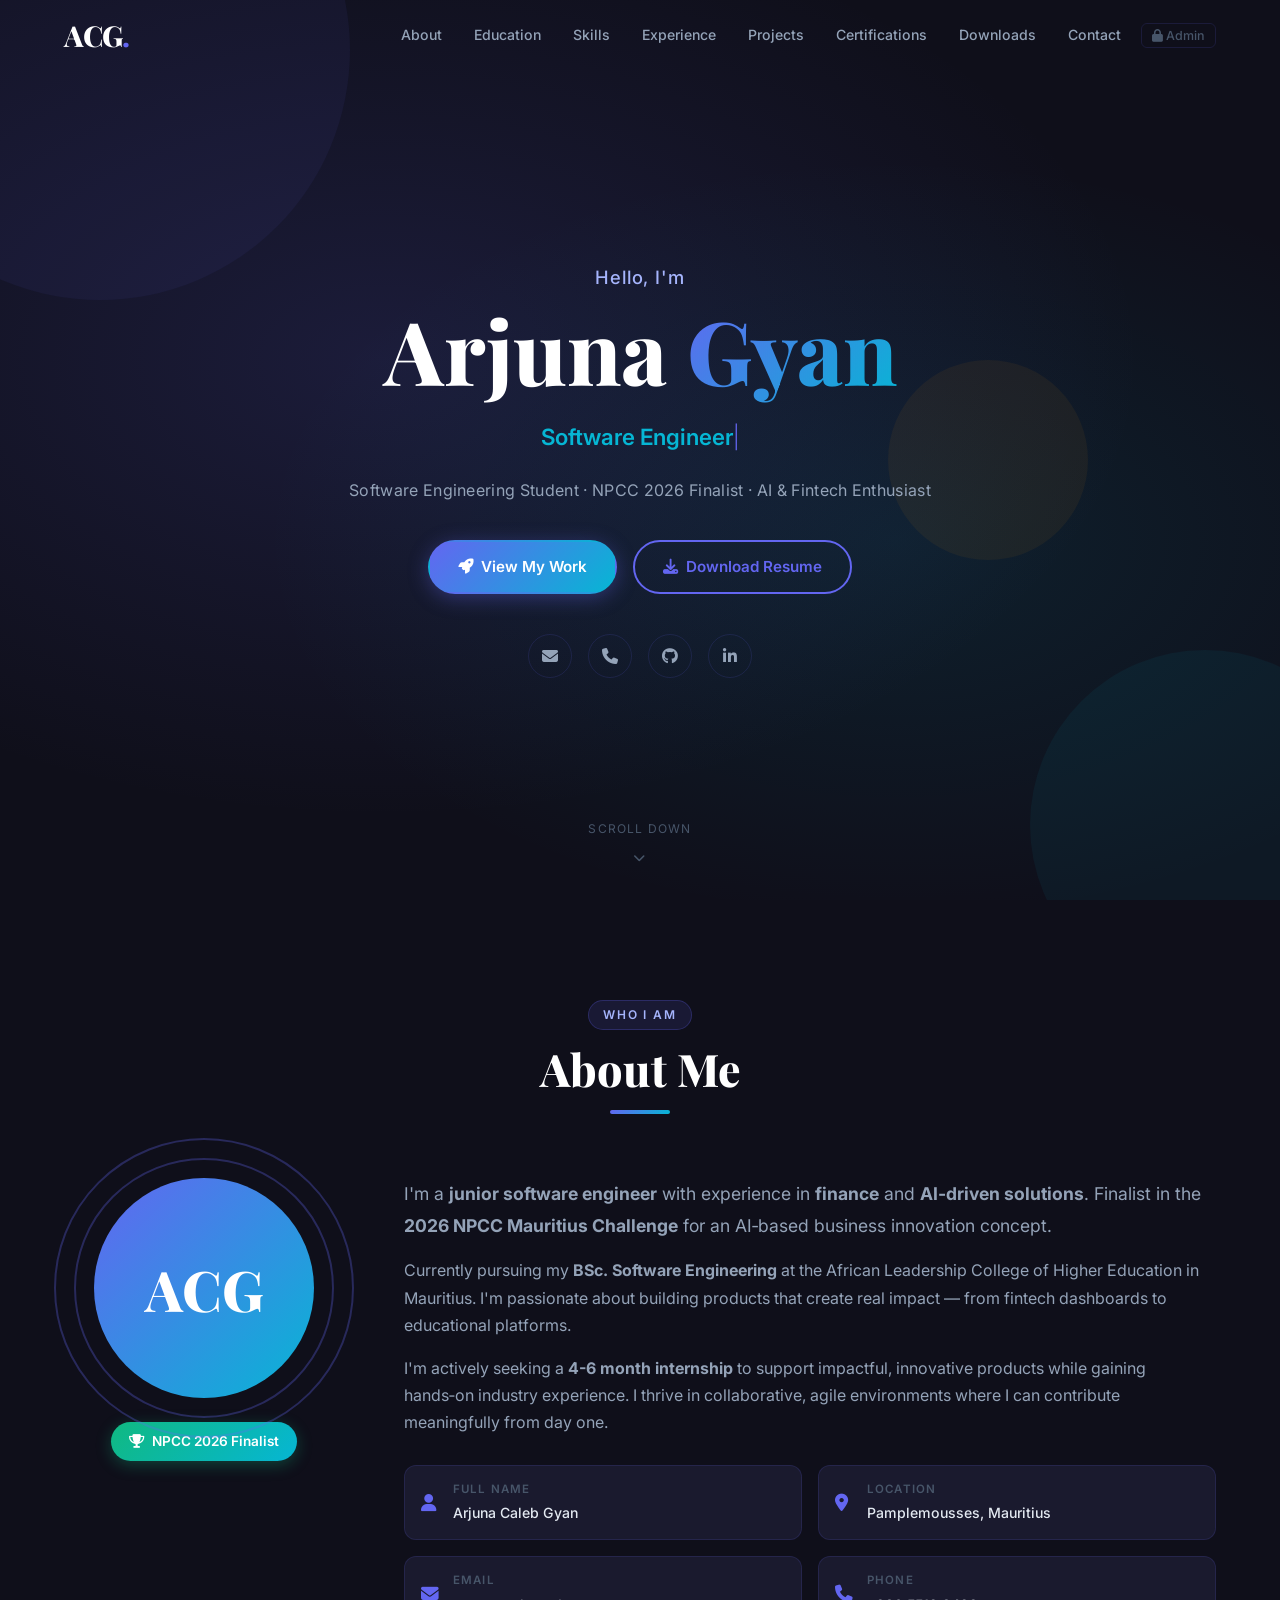
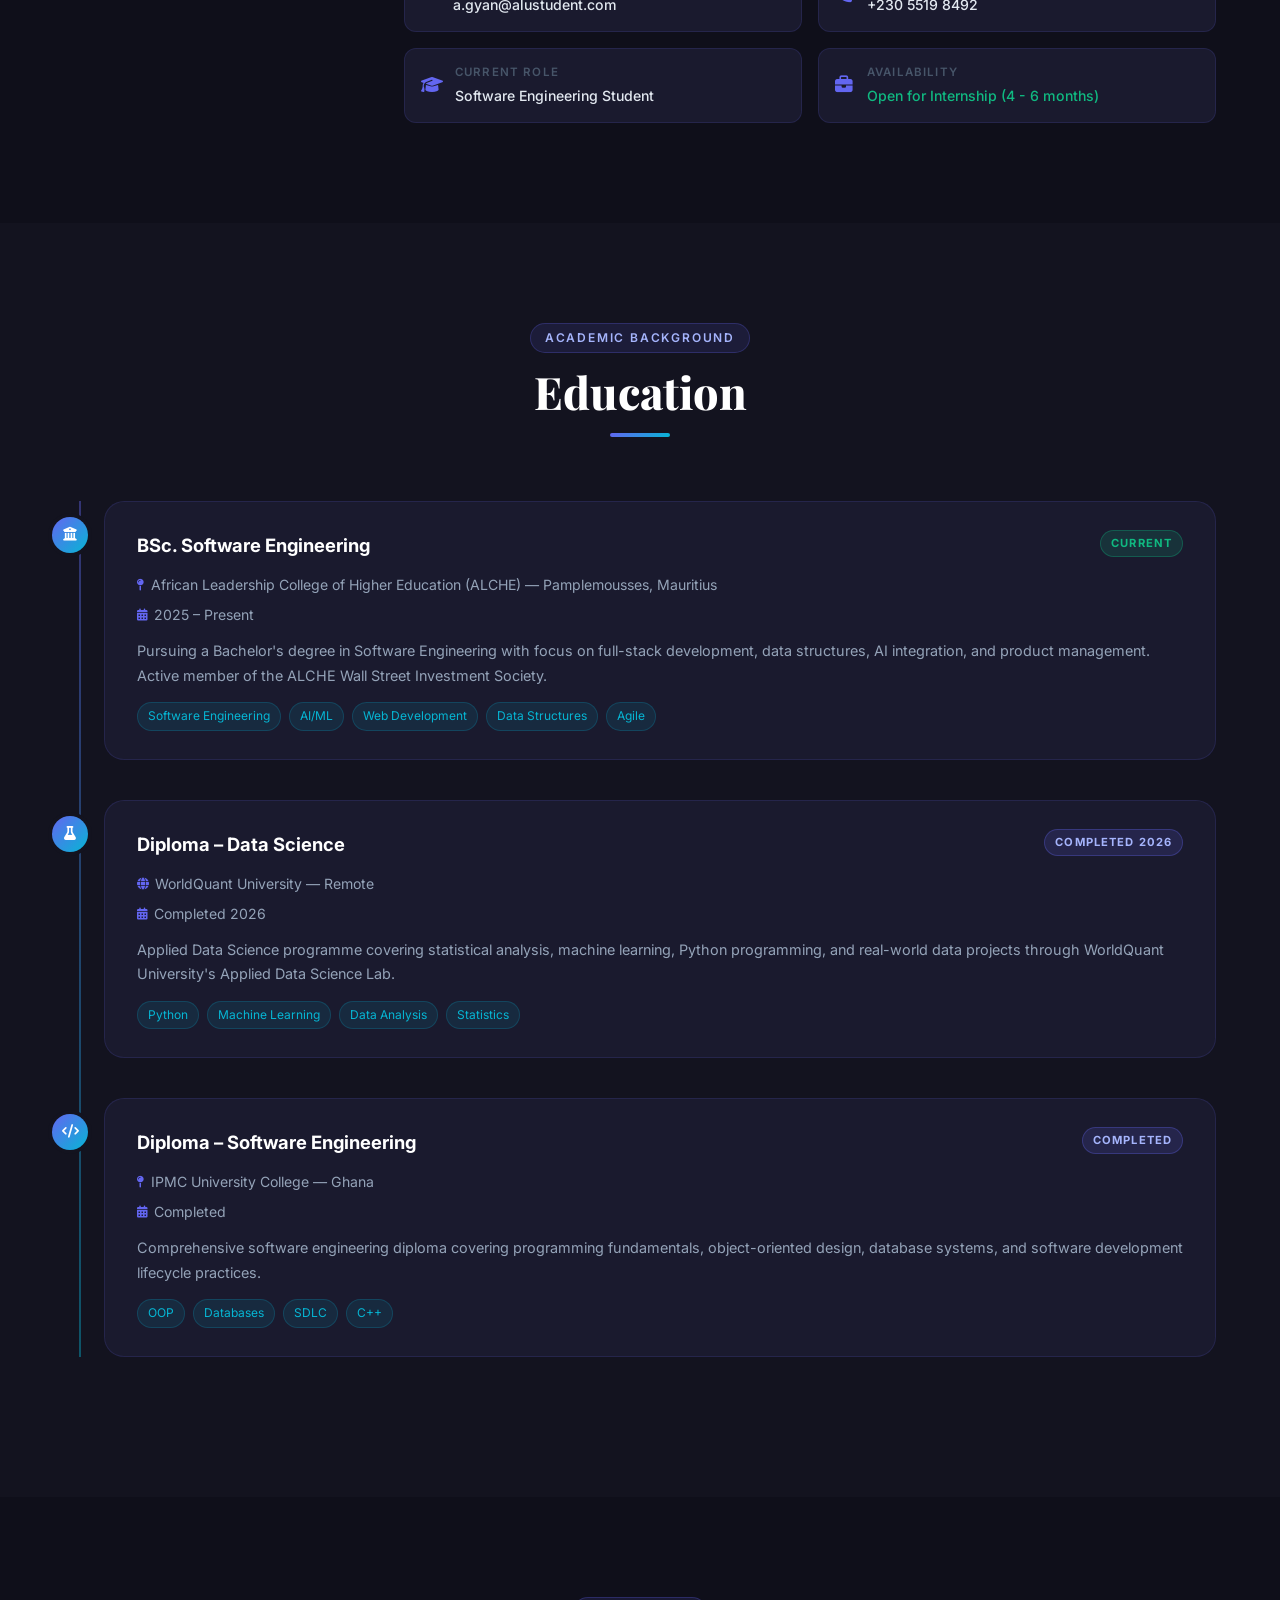
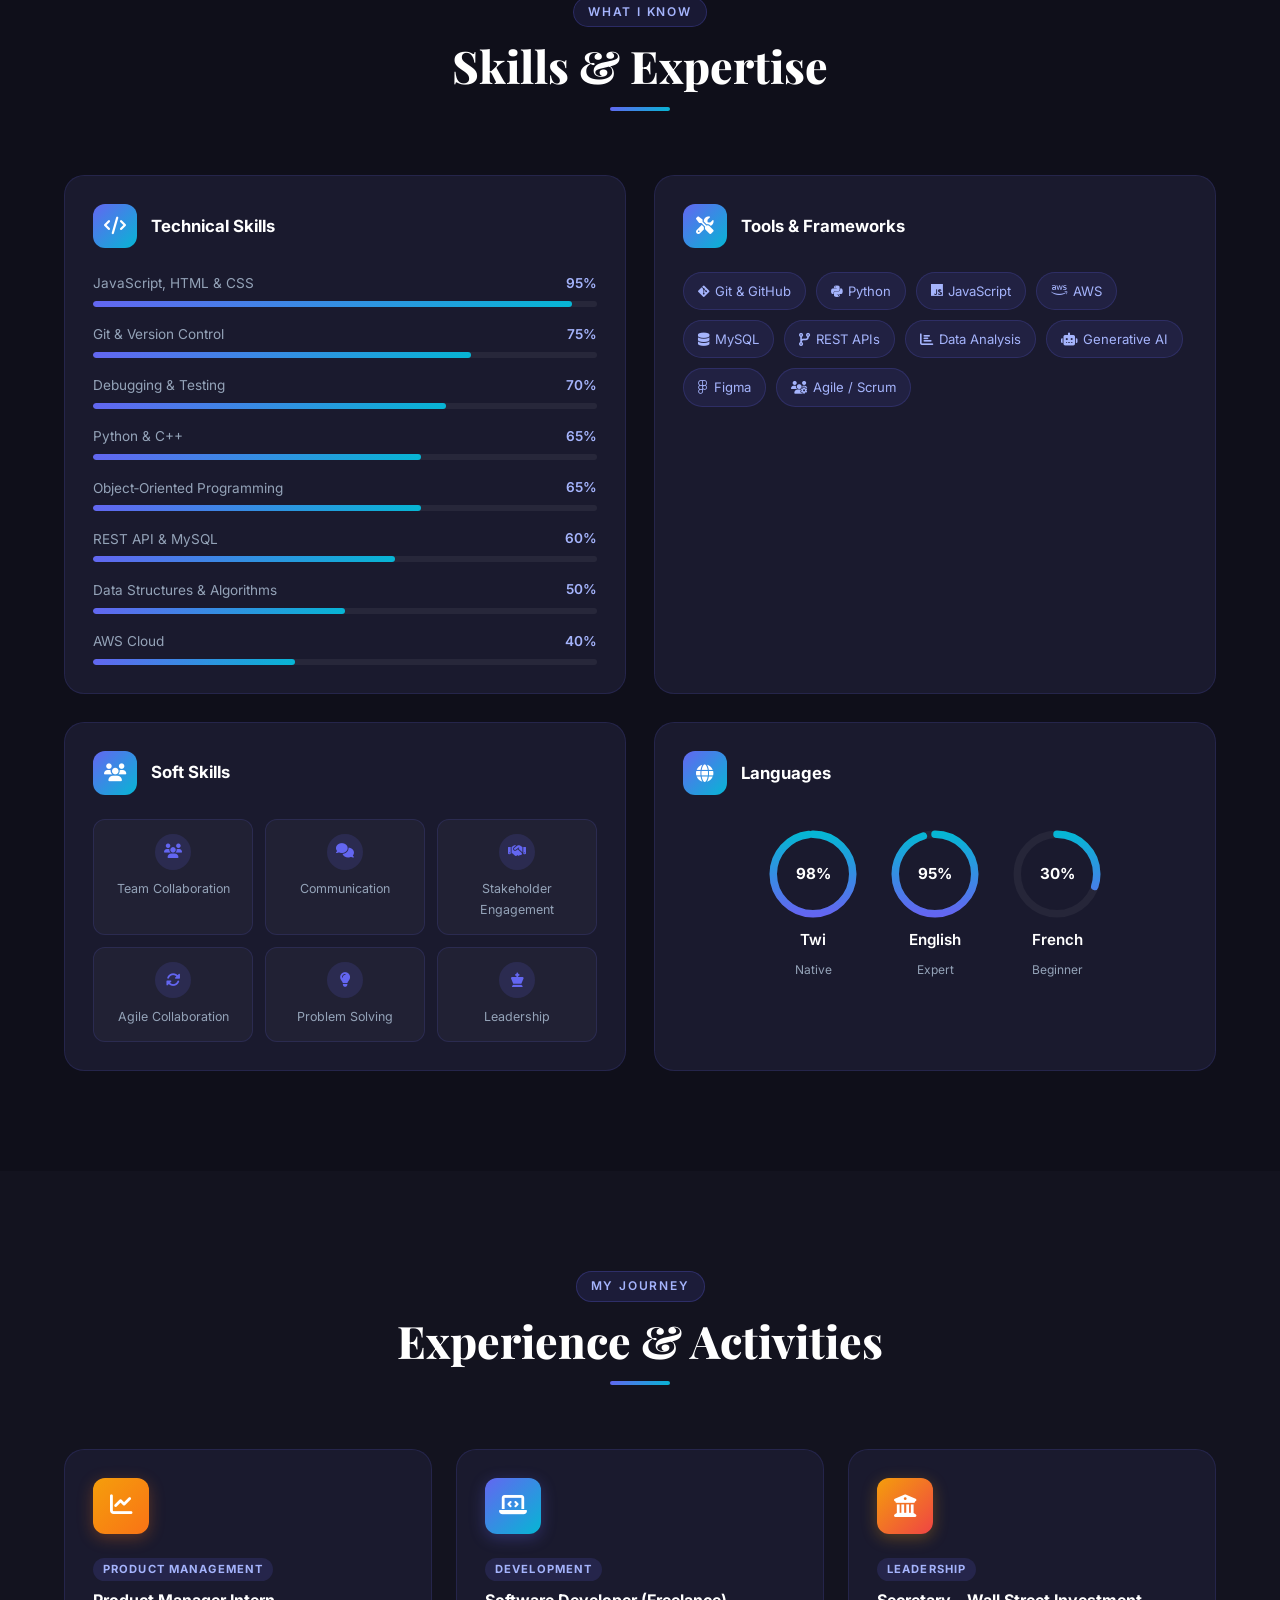
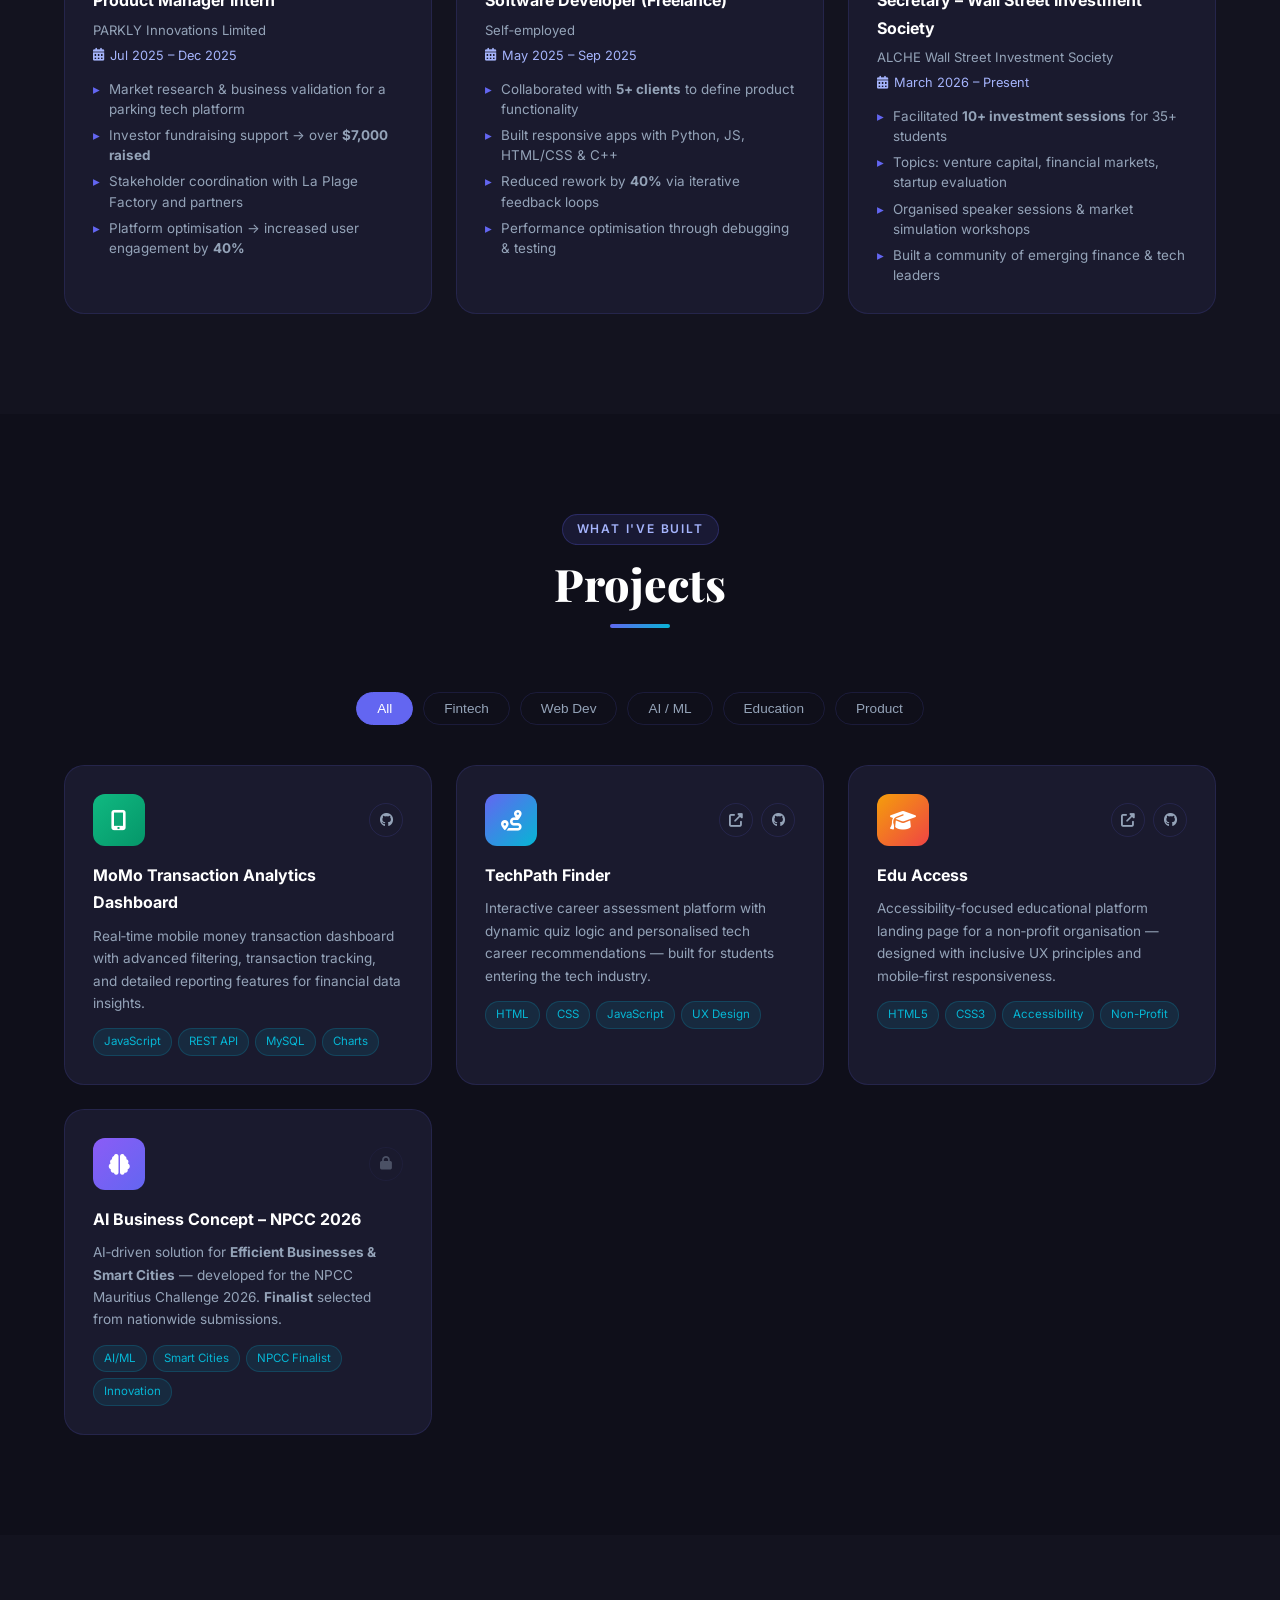
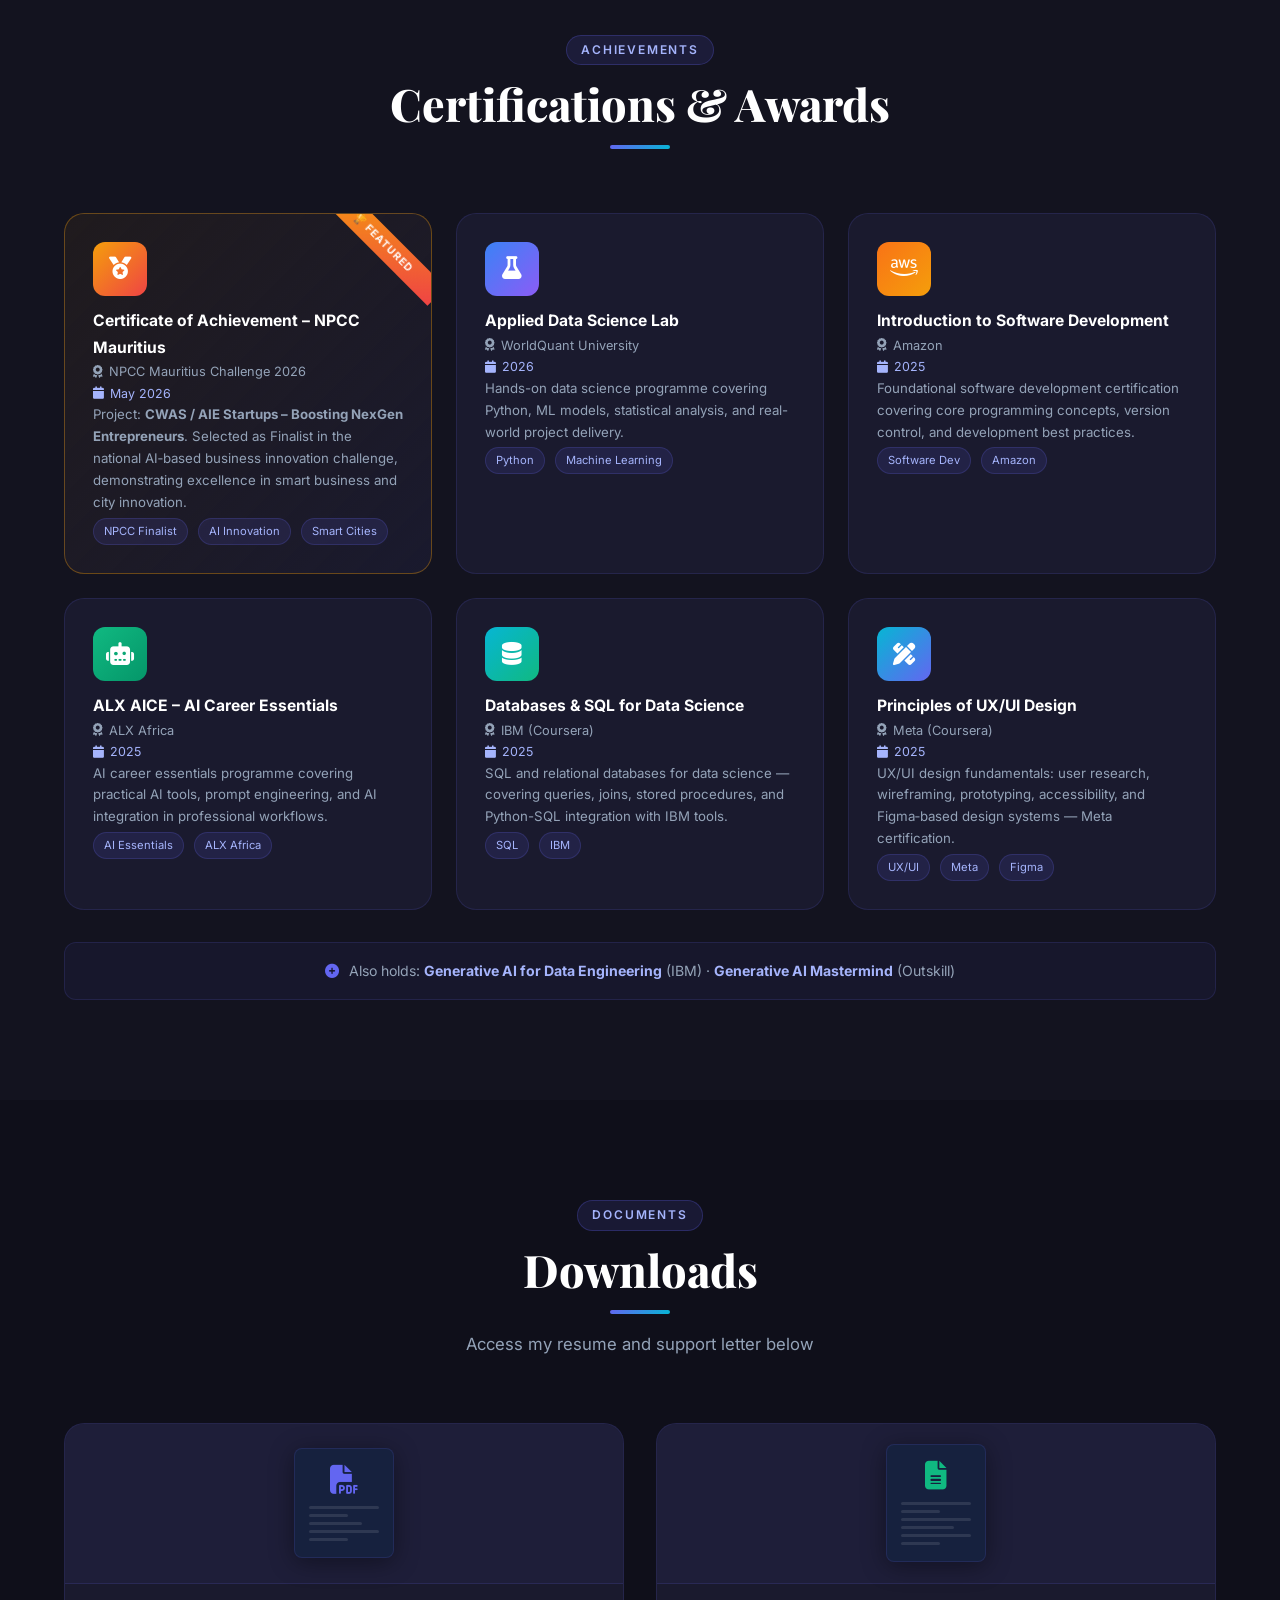
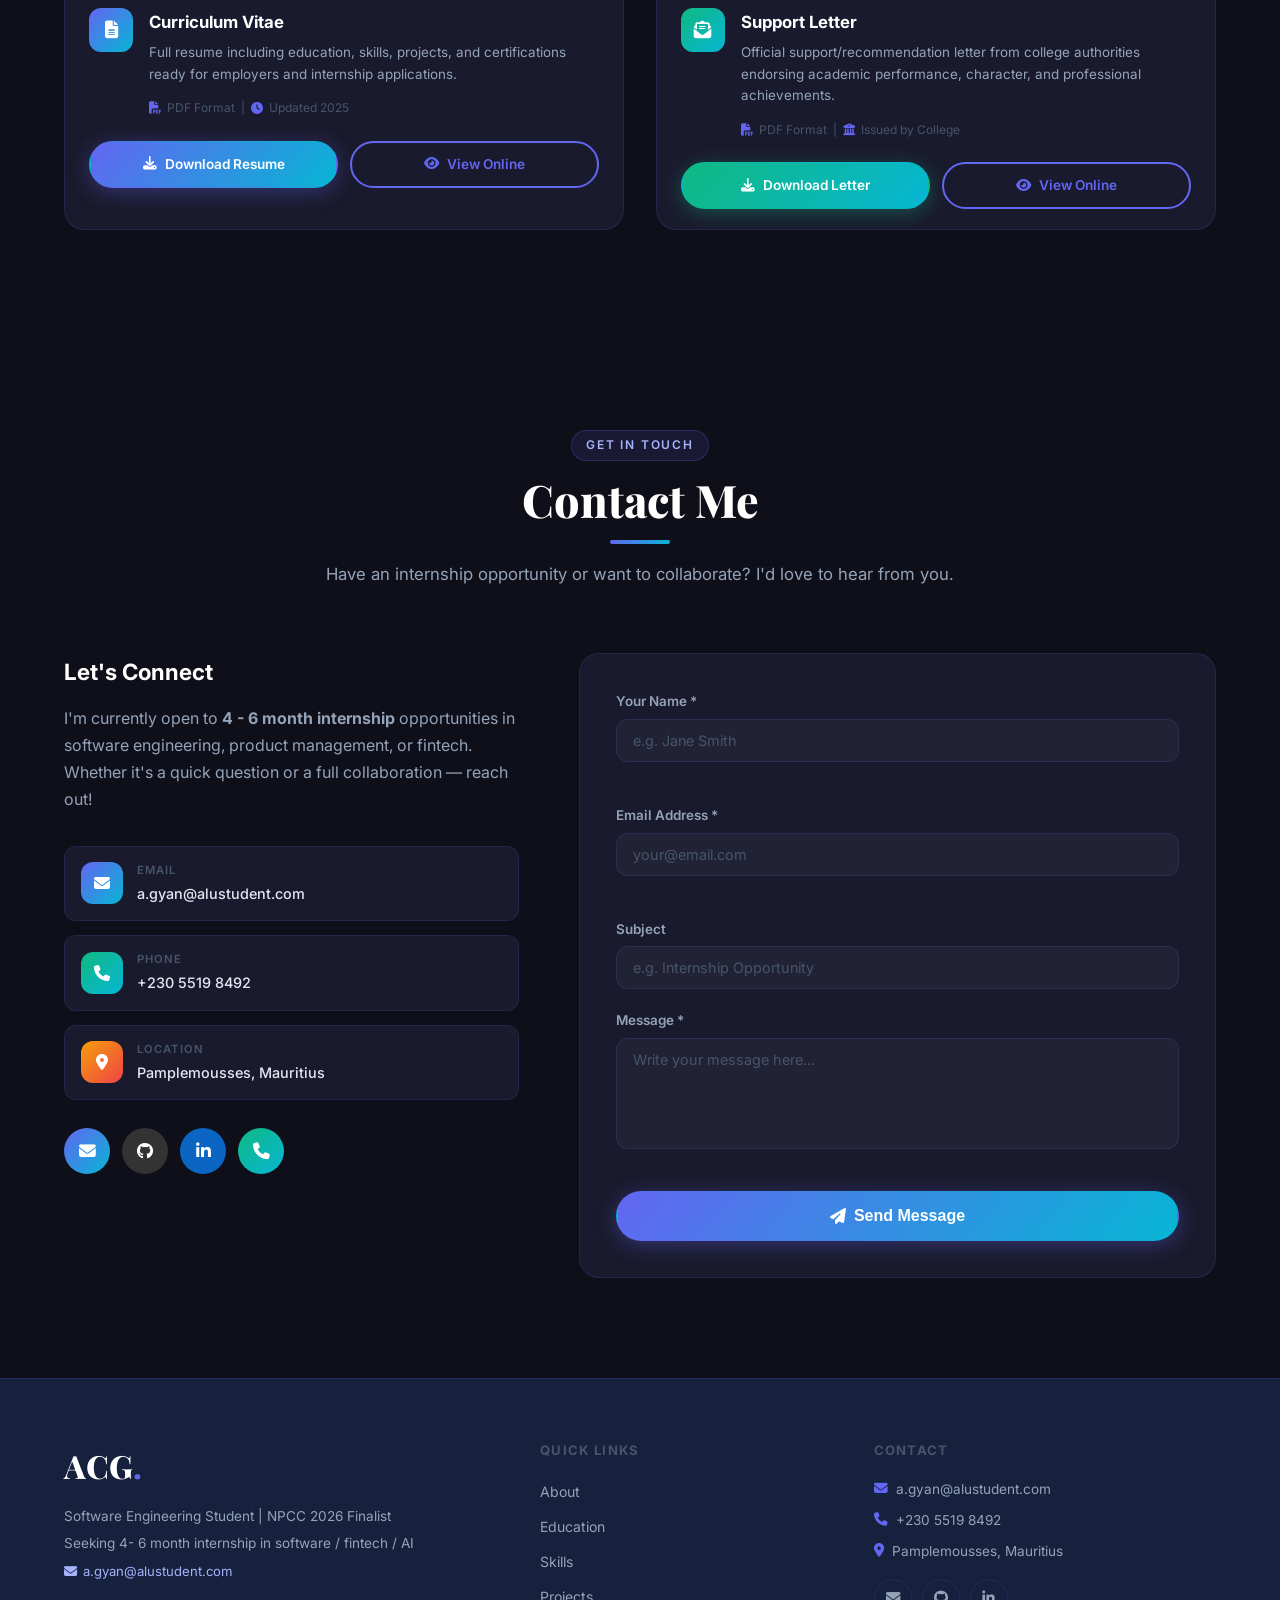
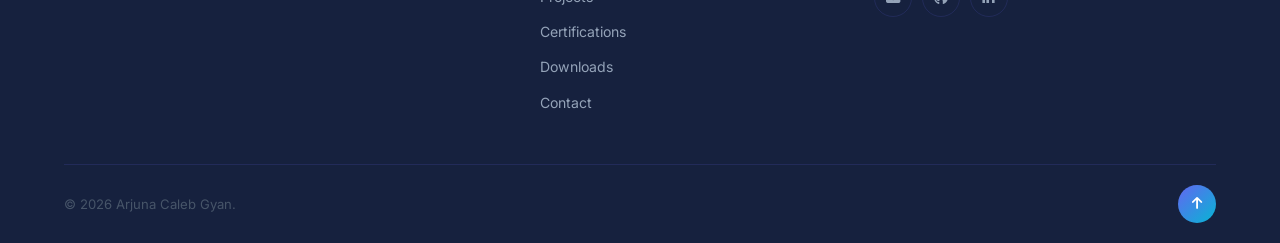
==== commit 6843d1eb: "Update index.html" ====
--- a/index.html
+++ b/index.html
@@ -708,7 +708,7 @@
             <div class="download-icon"><i class="fas fa-file-alt"></i></div>
             <div>
               <h3>Curriculum Vitae</h3>
-              <p>Full resume including education, skills, projects, and certifications — ready for employers and internship applications.</p>
+              <p>Full resume including education, skills, projects, and certifications ready for employers and internship applications.</p>
               <span class="file-meta"><i class="fas fa-file-pdf"></i> PDF Format &nbsp;|&nbsp; <i class="fas fa-clock"></i> Updated 2025</span>
             </div>
           </div>
